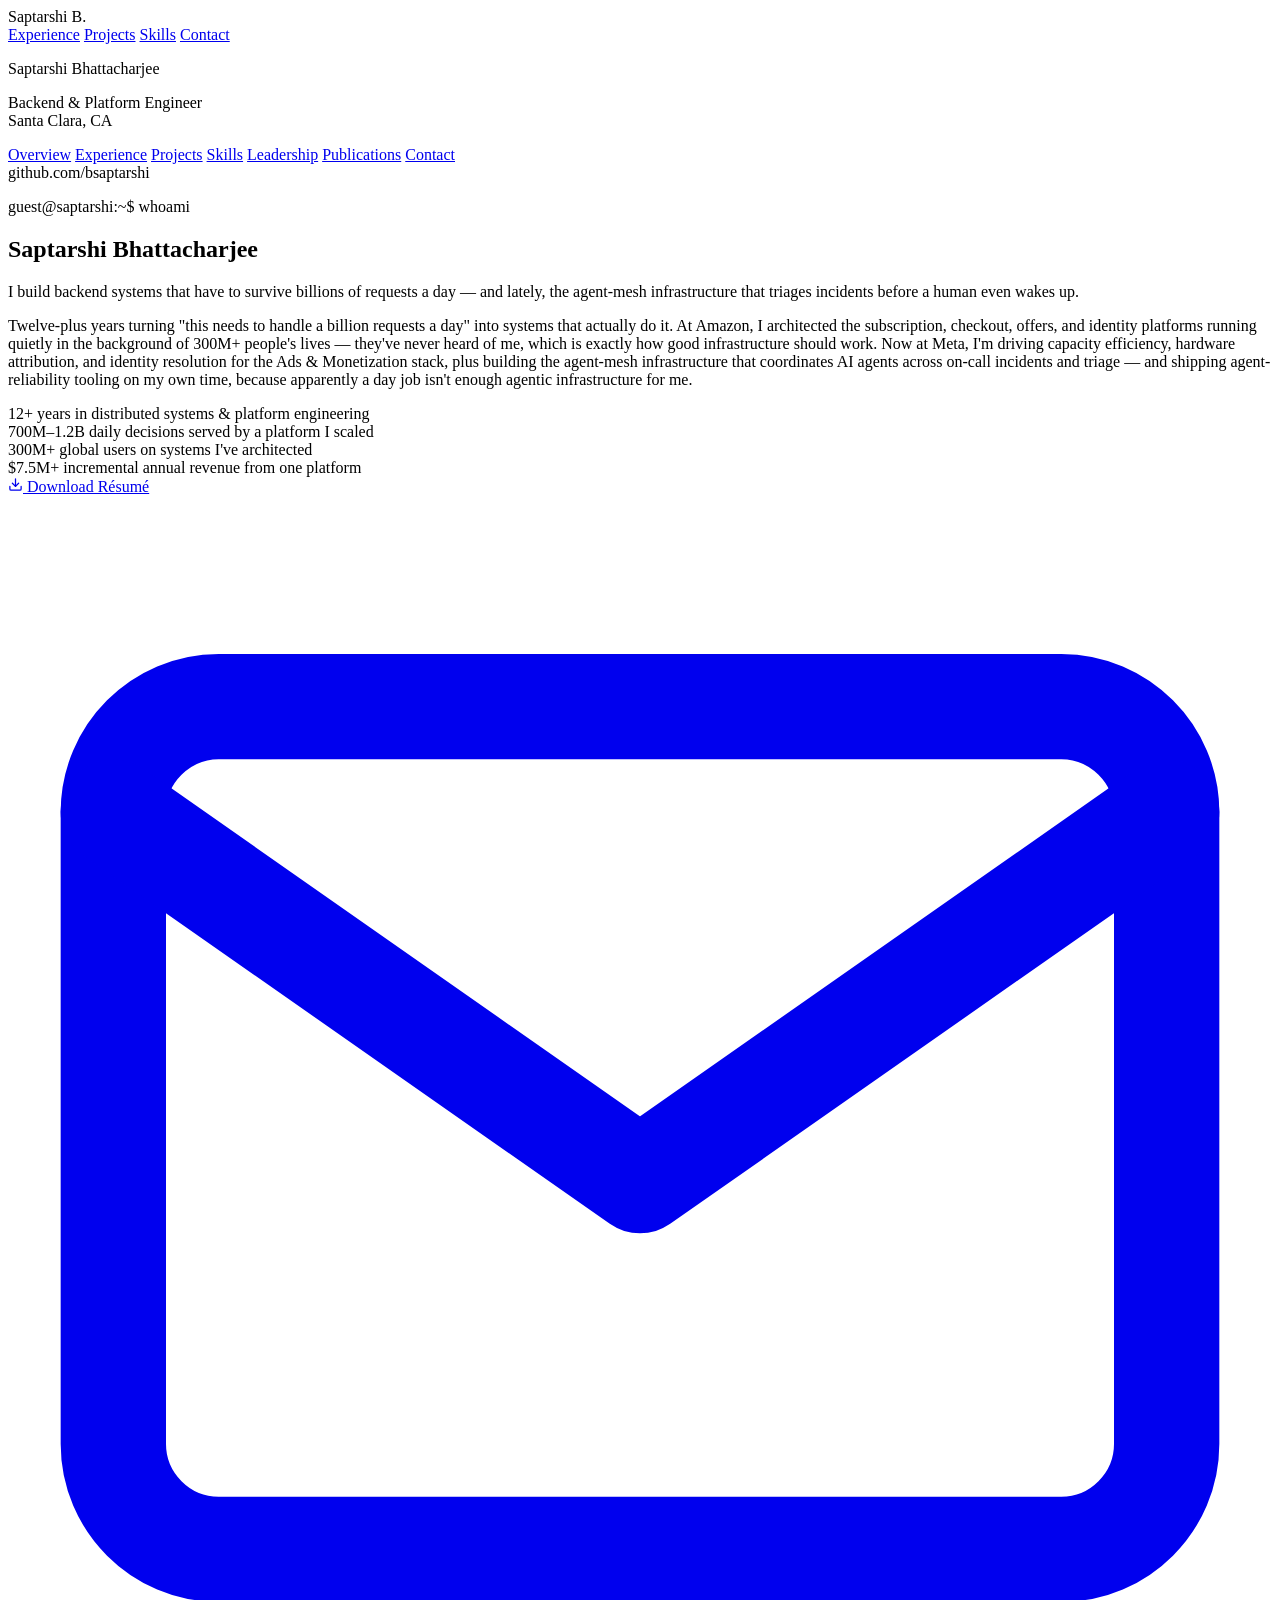
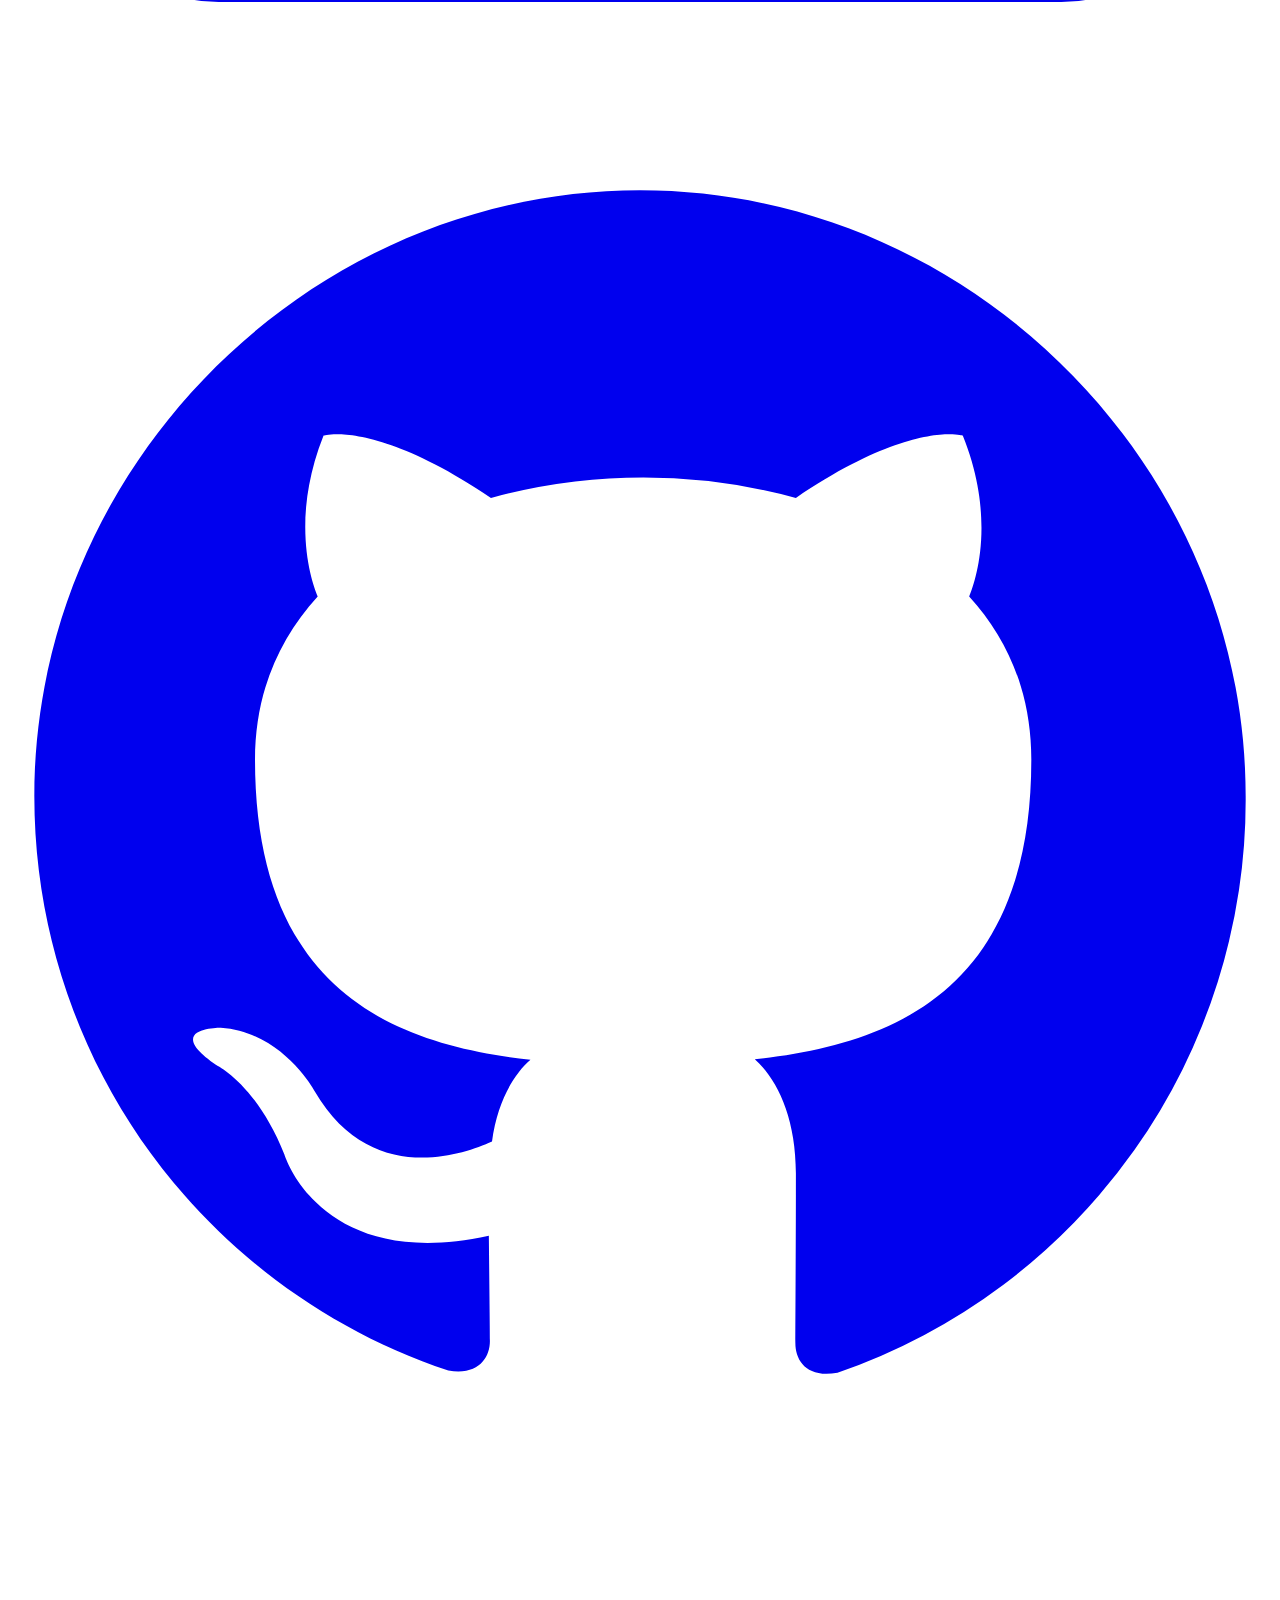
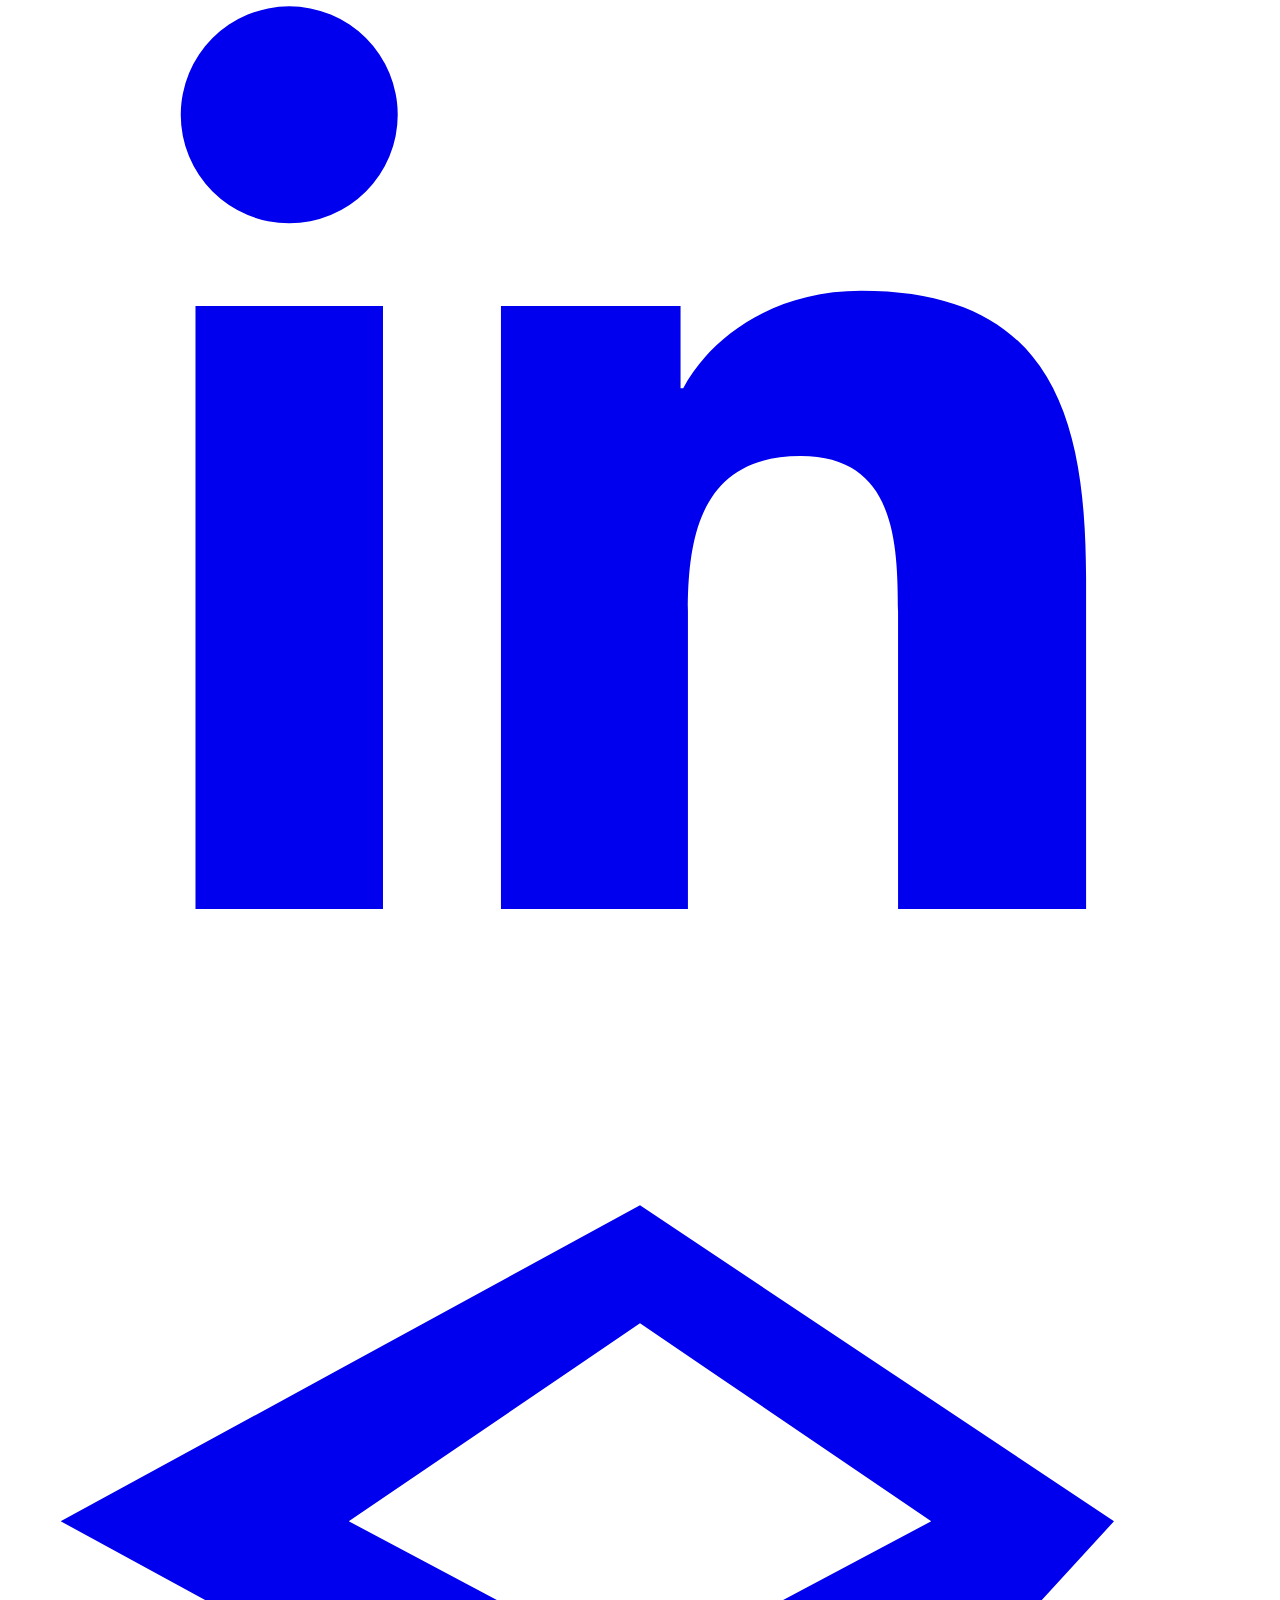
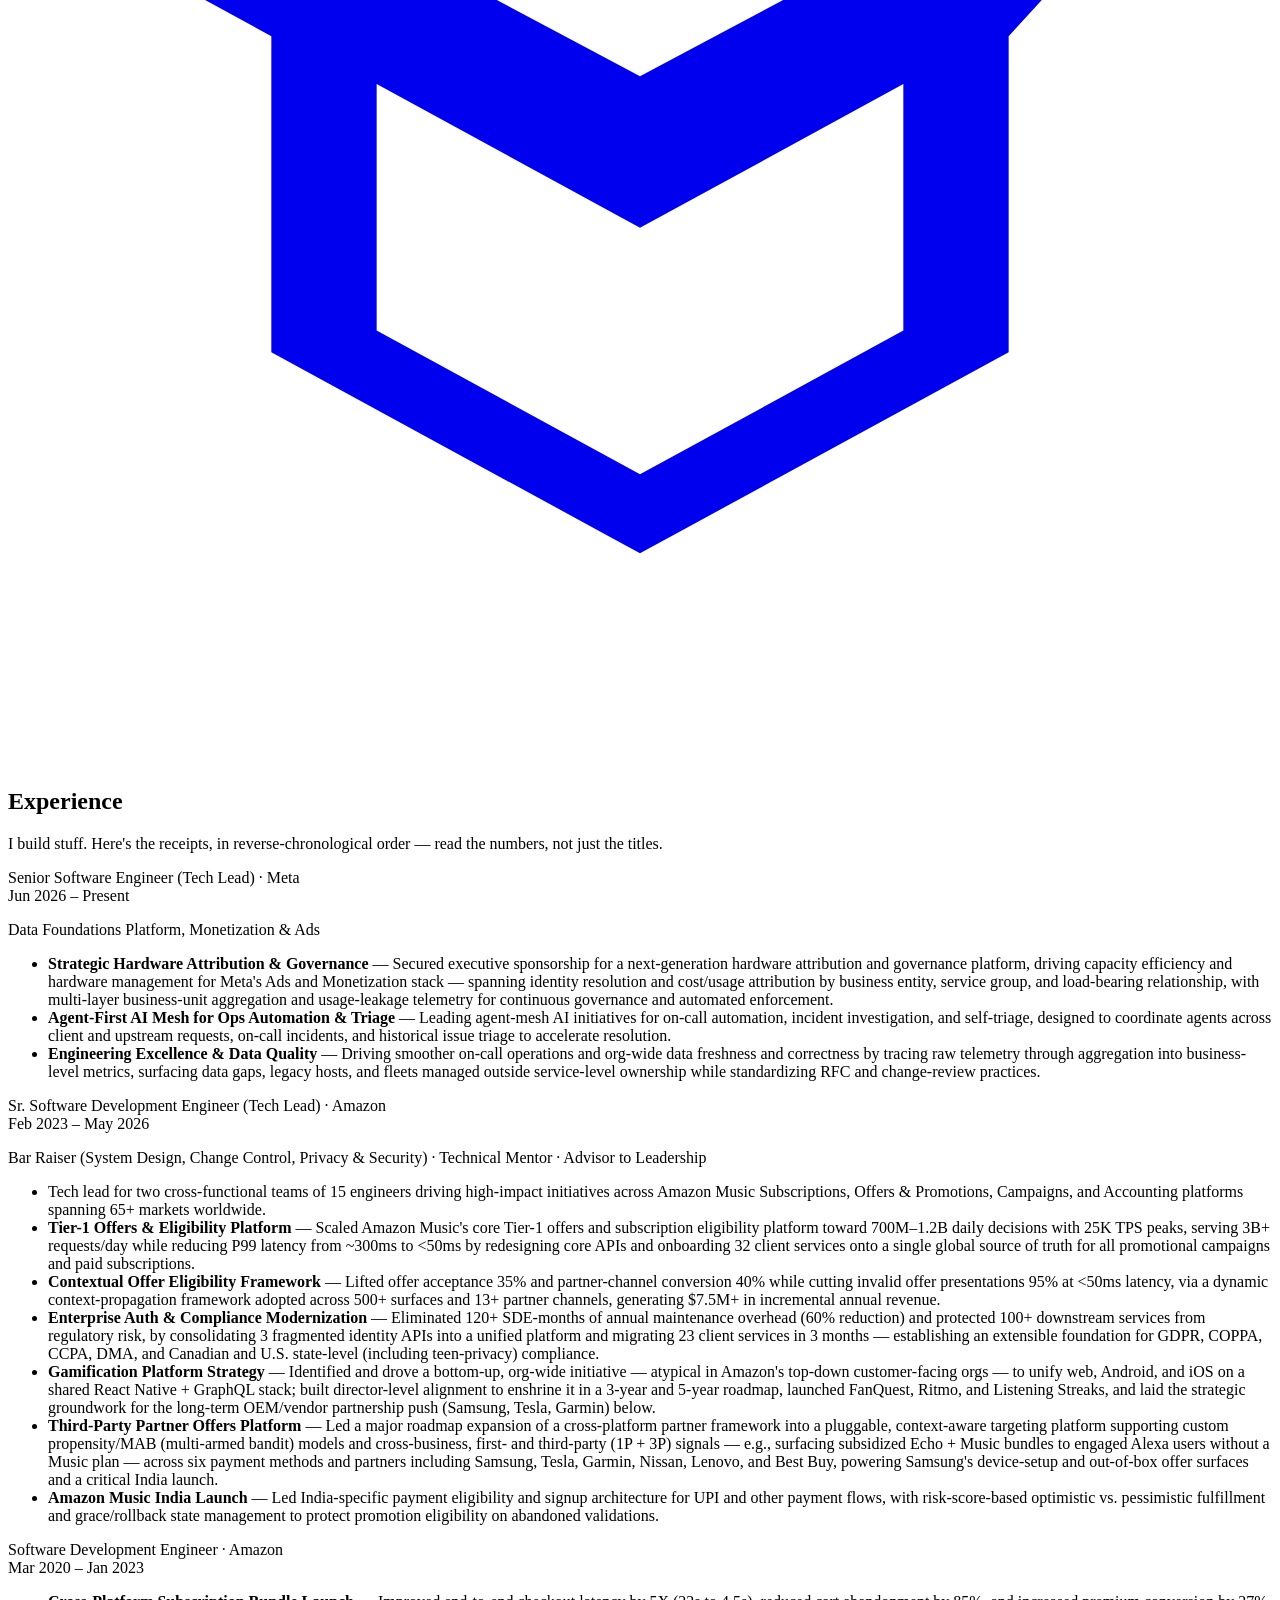
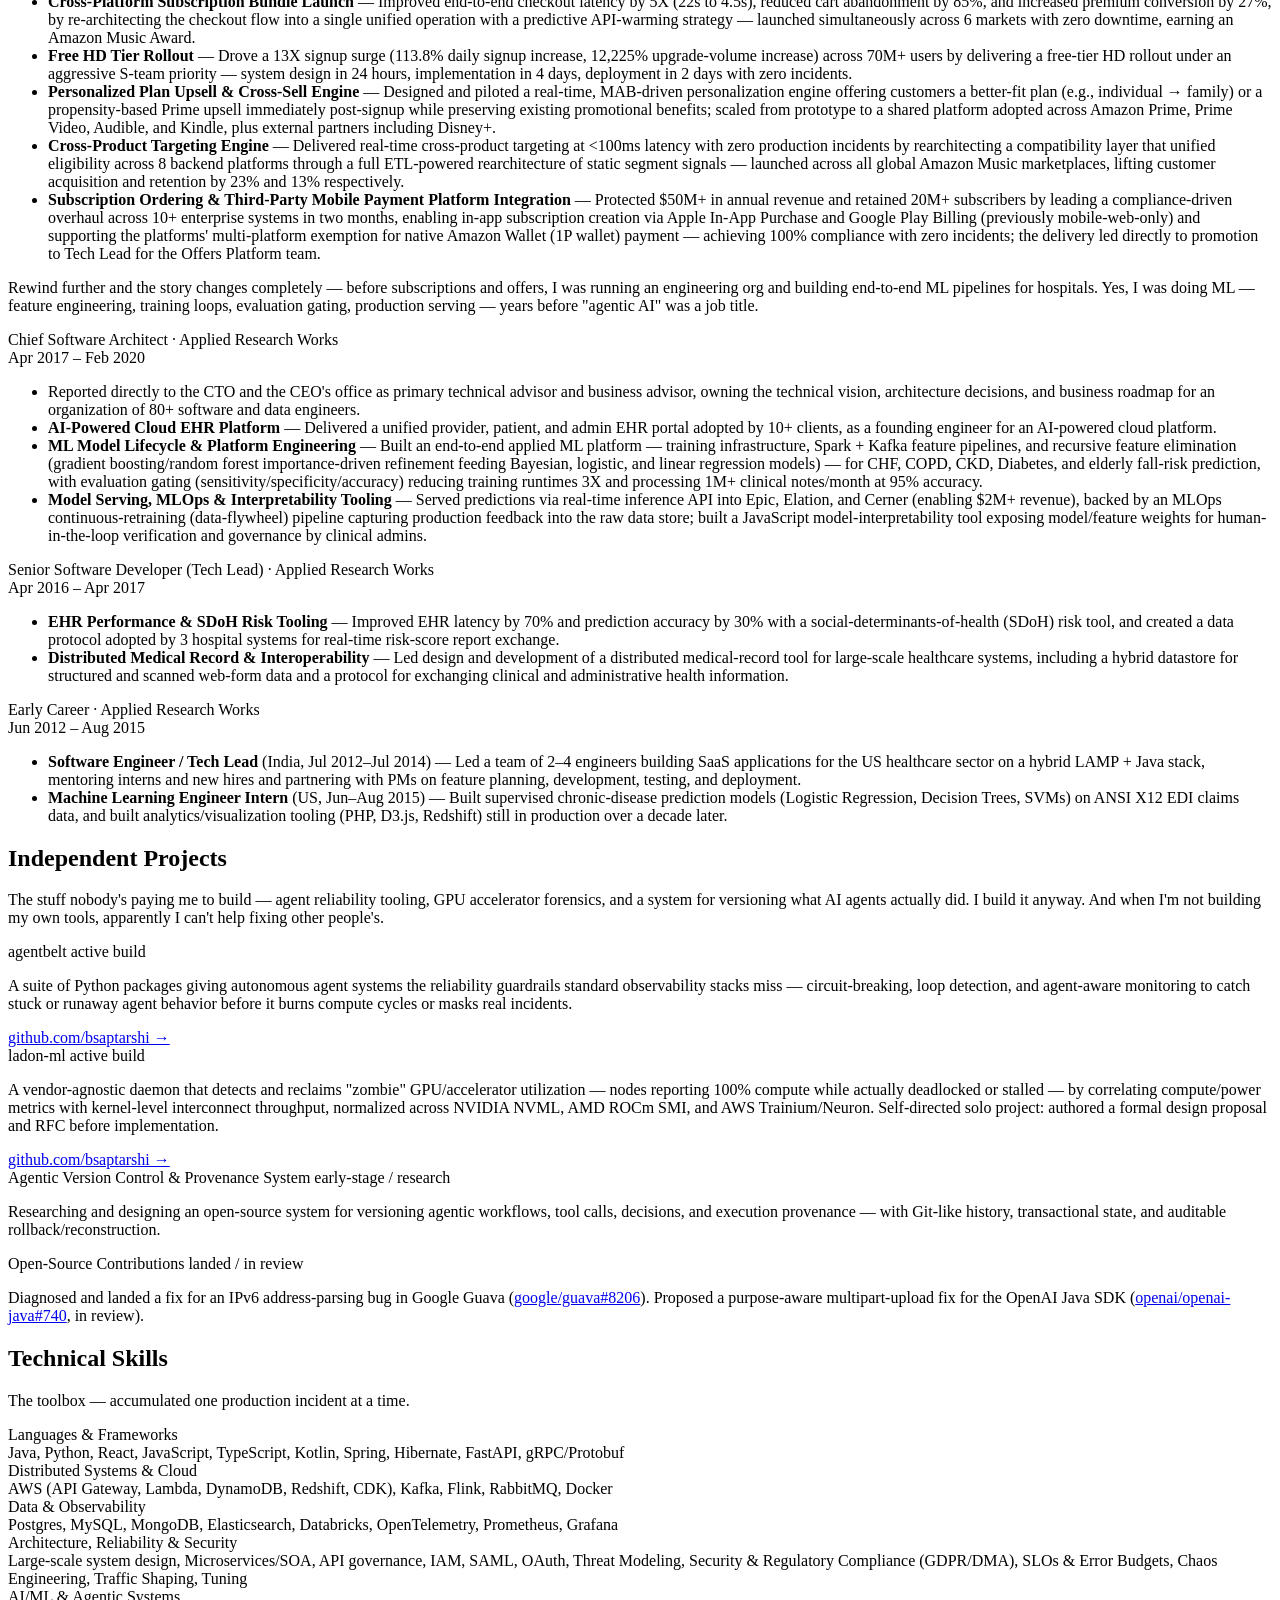
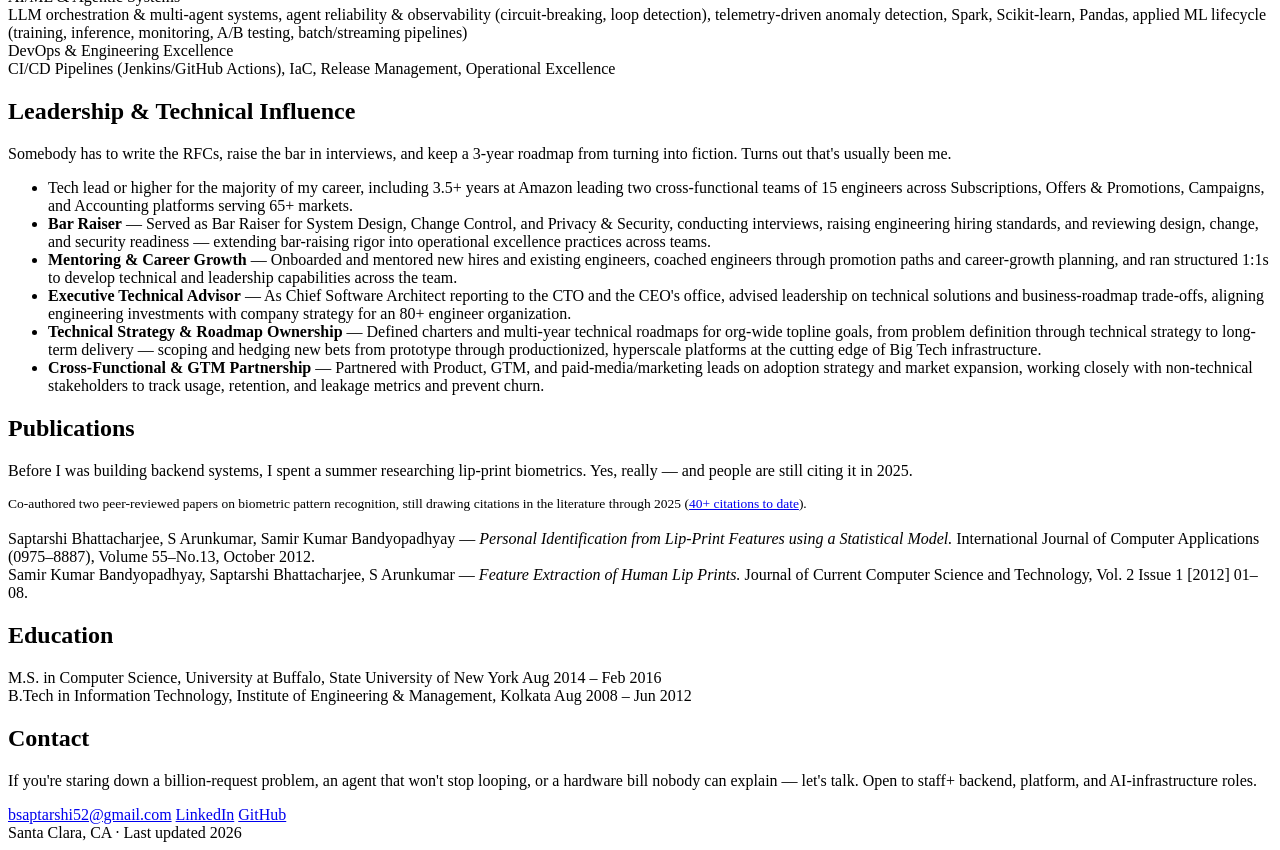
==== index.html @ 36719f60 "feat: add website content" ====
<!doctype html>
<html lang="en">
<head>
<meta charset="UTF-8">
<meta name="viewport" content="width=device-width, initial-scale=1">
<title>Saptarshi Bhattacharjee — Backend & Platform Engineer</title>
<meta name="description" content="Backend & Platform Engineer, 12+ years building billion-request distributed systems at Meta and Amazon. Currently working on capacity attribution, hardware efficiency, and agentic AI infrastructure.">
<link rel="preconnect" href="https://fonts.googleapis.com">
<link rel="preconnect" href="https://fonts.gstatic.com" crossorigin>
<link href="https://fonts.googleapis.com/css2?family=IBM+Plex+Mono:wght@400;500;600&family=IBM+Plex+Sans:wght@400;500;600;700&display=swap" rel="stylesheet">
<link rel="stylesheet" href="style.css">
</head>
<body>
<div class="scanlines" aria-hidden="true"></div>

<div class="mobile-topbar">
  <span class="name">Saptarshi B.</span>
  <nav>
    <a href="#experience">Experience</a>
    <a href="#projects">Projects</a>
    <a href="#skills">Skills</a>
    <a href="#contact">Contact</a>
  </nav>
</div>

<div class="shell">
  <aside class="sidebar">
    <div class="sidebar-top">
      <p class="name">Saptarshi Bhattacharjee</p>
      <p class="role">Backend &amp; Platform Engineer<br>Santa Clara, CA</p>
      <nav class="nav" id="nav">
        <a href="#overview">Overview</a>
        <a href="#experience">Experience</a>
        <a href="#projects">Projects</a>
        <a href="#skills">Skills</a>
        <a href="#leadership">Leadership</a>
        <a href="#publications">Publications</a>
        <a href="#contact">Contact</a>
      </nav>
    </div>
    <div class="sidebar-bottom">
      github.com/bsaptarshi
    </div>
  </aside>

  <main class="main">
    <div class="content-col">

      <section id="overview" class="hero">
        <p class="boot-line">guest@saptarshi:~$ whoami<span class="cursor">&nbsp;</span></p>
        <h1>Saptarshi Bhattacharjee</h1>
        <p class="tagline">I build backend systems that have to survive billions of requests a day — and lately, the agent-mesh infrastructure that triages incidents before a human even wakes up.</p>
        <p class="mission">
          Twelve-plus years turning "this needs to handle a billion requests a day" into systems that
          actually do it. At Amazon, I architected the subscription, checkout, offers, and identity
          platforms running quietly in the background of 300M+ people's lives — they've never heard of
          me, which is exactly how good infrastructure should work. Now at Meta, I'm driving capacity
          efficiency, hardware attribution, and identity resolution for the Ads &amp; Monetization stack,
          plus building the agent-mesh infrastructure that coordinates AI agents across on-call incidents
          and triage — and shipping agent-reliability tooling on my own time, because apparently a day
          job isn't enough agentic infrastructure for me.
        </p>

        <div class="stat-row">
          <div class="stat">
            <span class="num">12+</span>
            <span class="label">years in distributed systems &amp; platform engineering</span>
          </div>
          <div class="stat">
            <span class="num">700M–1.2B</span>
            <span class="label">daily decisions served by a platform I scaled</span>
          </div>
          <div class="stat">
            <span class="num">300M+</span>
            <span class="label">global users on systems I've architected</span>
          </div>
          <div class="stat">
            <span class="num">$7.5M+</span>
            <span class="label">incremental annual revenue from one platform</span>
          </div>
        </div>

        <div class="cta-row">
          <a class="btn-resume" href="resume.pdf" target="_blank" rel="noopener" download>
            <svg viewBox="0 0 24 24" fill="none" stroke="currentColor" stroke-width="2" stroke-linecap="round" stroke-linejoin="round" width="15" height="15"><path d="M21 15v4a2 2 0 0 1-2 2H5a2 2 0 0 1-2-2v-4"></path><polyline points="7 10 12 15 17 10"></polyline><line x1="12" y1="15" x2="12" y2="3"></line></svg>
            Download Résumé
          </a>
          <div class="social-row">
            <a href="mailto:bsaptarshi52@gmail.com" aria-label="Email" title="Email">
              <svg viewBox="0 0 24 24" fill="none" stroke="currentColor" stroke-width="2" stroke-linecap="round" stroke-linejoin="round"><path d="M4 4h16c1.1 0 2 .9 2 2v12c0 1.1-.9 2-2 2H4c-1.1 0-2-.9-2-2V6c0-1.1.9-2 2-2z"></path><polyline points="22,6 12,13 2,6"></polyline></svg>
            </a>
            <a href="https://github.com/bsaptarshi" target="_blank" rel="noopener" aria-label="GitHub" title="GitHub">
              <svg viewBox="0 0 24 24" fill="currentColor"><path d="M12 .5C5.73.5.5 5.73.5 12c0 5.08 3.29 9.39 7.86 10.91.58.1.79-.25.79-.56 0-.28-.01-1.02-.02-2-3.2.7-3.88-1.54-3.88-1.54-.53-1.34-1.29-1.7-1.29-1.7-1.05-.72.08-.71.08-.71 1.17.08 1.78 1.2 1.78 1.2 1.03 1.77 2.71 1.26 3.37.96.1-.75.4-1.26.73-1.55-2.55-.29-5.23-1.28-5.23-5.7 0-1.26.45-2.29 1.19-3.1-.12-.29-.52-1.46.11-3.05 0 0 .97-.31 3.18 1.18a11 11 0 0 1 5.79 0c2.2-1.49 3.17-1.18 3.17-1.18.64 1.59.24 2.76.12 3.05.74.81 1.18 1.84 1.18 3.1 0 4.43-2.69 5.41-5.25 5.69.41.36.78 1.08.78 2.17 0 1.57-.01 2.83-.01 3.22 0 .32.21.67.8.56A11.5 11.5 0 0 0 23.5 12C23.5 5.73 18.27.5 12 .5z"></path></svg>
            </a>
            <a href="https://linkedin.com/in/bsaptarshi" target="_blank" rel="noopener" aria-label="LinkedIn" title="LinkedIn">
              <svg viewBox="0 0 24 24" fill="currentColor"><path d="M20.45 20.45h-3.55v-5.57c0-1.33-.02-3.03-1.85-3.03-1.85 0-2.14 1.45-2.14 2.94v5.66H9.36V9h3.41v1.56h.05c.48-.9 1.64-1.85 3.38-1.85 3.6 0 4.27 2.37 4.27 5.46v6.28zM5.34 7.43a2.06 2.06 0 1 1 0-4.12 2.06 2.06 0 0 1 0 4.12zM7.12 20.45H3.56V9h3.56v11.45z"></path></svg>
            </a>
            <a href="https://scholar.google.com/citations?user=nV_PZyQAAAAJ&hl=en" target="_blank" rel="noopener" aria-label="Google Scholar" title="Google Scholar">
              <svg viewBox="0 0 24 24" fill="currentColor"><path d="M12 2L1 8l4 2.18v6L12 20l7-3.82v-6L21 8 12 2zm0 2.24L17.53 8 12 10.94 6.47 8 12 4.24zM7 11.09l5 2.73v4.68l-5-2.73v-4.68zm10 4.68l-5 2.73v-4.68l5-2.73v4.68z"></path></svg>
            </a>
          </div>
        </div>
      </section>

      <section id="experience">
        <h2>Experience</h2>
        <p class="section-intro">I build stuff. Here's the receipts, in reverse-chronological order — read the numbers, not just the titles.</p>
        <div class="timeline">

          <div class="role">
            <div class="role-head">
              <div><span class="role-title">Senior Software Engineer (Tech Lead)</span> · <span class="role-org">Meta</span></div>
              <div class="role-dates">Jun 2026 – Present</div>
            </div>
            <p class="role-sub">Data Foundations Platform, Monetization &amp; Ads</p>
            <ul>
              <li><b>Strategic Hardware Attribution &amp; Governance</b> — Secured executive sponsorship for a next-generation hardware attribution and governance platform, driving capacity efficiency and hardware management for Meta's Ads and Monetization stack — spanning identity resolution and cost/usage attribution by business entity, service group, and load-bearing relationship, with multi-layer business-unit aggregation and usage-leakage telemetry for continuous governance and automated enforcement.</li>
              <li><b>Agent-First AI Mesh for Ops Automation &amp; Triage</b> — Leading agent-mesh AI initiatives for on-call automation, incident investigation, and self-triage, designed to coordinate agents across client and upstream requests, on-call incidents, and historical issue triage to accelerate resolution.</li>
              <li><b>Engineering Excellence &amp; Data Quality</b> — Driving smoother on-call operations and org-wide data freshness and correctness by tracing raw telemetry through aggregation into business-level metrics, surfacing data gaps, legacy hosts, and fleets managed outside service-level ownership while standardizing RFC and change-review practices.</li>
            </ul>
          </div>

          <div class="role">
            <div class="role-head">
              <div><span class="role-title">Sr. Software Development Engineer (Tech Lead)</span> · <span class="role-org">Amazon</span></div>
              <div class="role-dates">Feb 2023 – May 2026</div>
            </div>
            <p class="role-sub">Bar Raiser (System Design, Change Control, Privacy &amp; Security) · Technical Mentor · Advisor to Leadership</p>
            <ul>
              <li>Tech lead for two cross-functional teams of 15 engineers driving high-impact initiatives across Amazon Music Subscriptions, Offers &amp; Promotions, Campaigns, and Accounting platforms spanning <span class="metric">65+</span> markets worldwide.</li>
              <li><b>Tier-1 Offers &amp; Eligibility Platform</b> — Scaled Amazon Music's core Tier-1 offers and subscription eligibility platform toward <span class="metric">700M–1.2B</span> daily decisions with <span class="metric">25K TPS</span> peaks, serving <span class="metric">3B+</span> requests/day while reducing P99 latency from ~300ms to <span class="metric">&lt;50ms</span> by redesigning core APIs and onboarding 32 client services onto a single global source of truth for all promotional campaigns and paid subscriptions.</li>
              <li><b>Contextual Offer Eligibility Framework</b> — Lifted offer acceptance <span class="metric">35%</span> and partner-channel conversion <span class="metric">40%</span> while cutting invalid offer presentations <span class="metric">95%</span> at &lt;50ms latency, via a dynamic context-propagation framework adopted across 500+ surfaces and 13+ partner channels, generating <span class="metric">$7.5M+</span> in incremental annual revenue.</li>
              <li><b>Enterprise Auth &amp; Compliance Modernization</b> — Eliminated <span class="metric">120+ SDE-months</span> of annual maintenance overhead (60% reduction) and protected 100+ downstream services from regulatory risk, by consolidating 3 fragmented identity APIs into a unified platform and migrating 23 client services in 3 months — establishing an extensible foundation for GDPR, COPPA, CCPA, DMA, and Canadian and U.S. state-level (including teen-privacy) compliance.</li>
              <li><b>Gamification Platform Strategy</b> — Identified and drove a bottom-up, org-wide initiative — atypical in Amazon's top-down customer-facing orgs — to unify web, Android, and iOS on a shared React Native + GraphQL stack; built director-level alignment to enshrine it in a 3-year and 5-year roadmap, launched FanQuest, Ritmo, and Listening Streaks, and laid the strategic groundwork for the long-term OEM/vendor partnership push (Samsung, Tesla, Garmin) below.</li>
              <li><b>Third-Party Partner Offers Platform</b> — Led a major roadmap expansion of a cross-platform partner framework into a pluggable, context-aware targeting platform supporting custom propensity/MAB (multi-armed bandit) models and cross-business, first- and third-party (1P + 3P) signals — e.g., surfacing subsidized Echo + Music bundles to engaged Alexa users without a Music plan — across six payment methods and partners including Samsung, Tesla, Garmin, Nissan, Lenovo, and Best Buy, powering Samsung's device-setup and out-of-box offer surfaces and a critical India launch.</li>
              <li><b>Amazon Music India Launch</b> — Led India-specific payment eligibility and signup architecture for UPI and other payment flows, with risk-score-based optimistic vs. pessimistic fulfillment and grace/rollback state management to protect promotion eligibility on abandoned validations.</li>
            </ul>
          </div>

          <div class="role">
            <div class="role-head">
              <div><span class="role-title">Software Development Engineer</span> · <span class="role-org">Amazon</span></div>
              <div class="role-dates">Mar 2020 – Jan 2023</div>
            </div>
            <ul>
              <li><b>Cross-Platform Subscription Bundle Launch</b> — Improved end-to-end checkout latency by <span class="metric">5X</span> (22s to 4.5s), reduced cart abandonment by <span class="metric">85%</span>, and increased premium conversion by <span class="metric">27%</span>, by re-architecting the checkout flow into a single unified operation with a predictive API-warming strategy — launched simultaneously across 6 markets with zero downtime, earning an Amazon Music Award.</li>
              <li><b>Free HD Tier Rollout</b> — Drove a <span class="metric">13X</span> signup surge (113.8% daily signup increase, 12,225% upgrade-volume increase) across 70M+ users by delivering a free-tier HD rollout under an aggressive S-team priority — system design in 24 hours, implementation in 4 days, deployment in 2 days with zero incidents.</li>
              <li><b>Personalized Plan Upsell &amp; Cross-Sell Engine</b> — Designed and piloted a real-time, MAB-driven personalization engine offering customers a better-fit plan (e.g., individual → family) or a propensity-based Prime upsell immediately post-signup while preserving existing promotional benefits; scaled from prototype to a shared platform adopted across Amazon Prime, Prime Video, Audible, and Kindle, plus external partners including Disney+.</li>
              <li><b>Cross-Product Targeting Engine</b> — Delivered real-time cross-product targeting at &lt;100ms latency with zero production incidents by rearchitecting a compatibility layer that unified eligibility across 8 backend platforms through a full ETL-powered rearchitecture of static segment signals — launched across all global Amazon Music marketplaces, lifting customer acquisition and retention by <span class="metric">23%</span> and <span class="metric">13%</span> respectively.</li>
              <li><b>Subscription Ordering &amp; Third-Party Mobile Payment Platform Integration</b> — Protected <span class="metric">$50M+</span> in annual revenue and retained <span class="metric">20M+</span> subscribers by leading a compliance-driven overhaul across 10+ enterprise systems in two months, enabling in-app subscription creation via Apple In-App Purchase and Google Play Billing (previously mobile-web-only) and supporting the platforms' multi-platform exemption for native Amazon Wallet (1P wallet) payment — achieving 100% compliance with zero incidents; the delivery led directly to promotion to Tech Lead for the Offers Platform team.</li>
            </ul>
          </div>

          <p class="chapter-break">Rewind further and the story changes completely — before subscriptions and offers, I was running an engineering org and building end-to-end ML pipelines for hospitals. Yes, I was doing ML — feature engineering, training loops, evaluation gating, production serving — years before "agentic AI" was a job title.</p>

          <div class="role">
            <div class="role-head">
              <div><span class="role-title">Chief Software Architect</span> · <span class="role-org">Applied Research Works</span></div>
              <div class="role-dates">Apr 2017 – Feb 2020</div>
            </div>
            <ul>
              <li>Reported directly to the CTO and the CEO's office as primary technical advisor and business advisor, owning the technical vision, architecture decisions, and business roadmap for an organization of 80+ software and data engineers.</li>
              <li><b>AI-Powered Cloud EHR Platform</b> — Delivered a unified provider, patient, and admin EHR portal adopted by 10+ clients, as a founding engineer for an AI-powered cloud platform.</li>
              <li><b>ML Model Lifecycle &amp; Platform Engineering</b> — Built an end-to-end applied ML platform — training infrastructure, Spark + Kafka feature pipelines, and recursive feature elimination (gradient boosting/random forest importance-driven refinement feeding Bayesian, logistic, and linear regression models) — for CHF, COPD, CKD, Diabetes, and elderly fall-risk prediction, with evaluation gating (sensitivity/specificity/accuracy) reducing training runtimes <span class="metric">3X</span> and processing <span class="metric">1M+</span> clinical notes/month at 95% accuracy.</li>
              <li><b>Model Serving, MLOps &amp; Interpretability Tooling</b> — Served predictions via real-time inference API into Epic, Elation, and Cerner (enabling <span class="metric">$2M+</span> revenue), backed by an MLOps continuous-retraining (data-flywheel) pipeline capturing production feedback into the raw data store; built a JavaScript model-interpretability tool exposing model/feature weights for human-in-the-loop verification and governance by clinical admins.</li>
            </ul>
          </div>

          <div class="role">
            <div class="role-head">
              <div><span class="role-title">Senior Software Developer (Tech Lead)</span> · <span class="role-org">Applied Research Works</span></div>
              <div class="role-dates">Apr 2016 – Apr 2017</div>
            </div>
            <ul>
              <li><b>EHR Performance &amp; SDoH Risk Tooling</b> — Improved EHR latency by 70% and prediction accuracy by 30% with a social-determinants-of-health (SDoH) risk tool, and created a data protocol adopted by 3 hospital systems for real-time risk-score report exchange.</li>
              <li><b>Distributed Medical Record &amp; Interoperability</b> — Led design and development of a distributed medical-record tool for large-scale healthcare systems, including a hybrid datastore for structured and scanned web-form data and a protocol for exchanging clinical and administrative health information.</li>
            </ul>
          </div>

          <div class="role">
            <div class="role-head">
              <div><span class="role-title">Early Career</span> · <span class="role-org">Applied Research Works</span></div>
              <div class="role-dates">Jun 2012 – Aug 2015</div>
            </div>
            <ul>
              <li><b>Software Engineer / Tech Lead</b> (India, Jul 2012–Jul 2014) — Led a team of 2–4 engineers building SaaS applications for the US healthcare sector on a hybrid LAMP + Java stack, mentoring interns and new hires and partnering with PMs on feature planning, development, testing, and deployment.</li>
              <li><b>Machine Learning Engineer Intern</b> (US, Jun–Aug 2015) — Built supervised chronic-disease prediction models (Logistic Regression, Decision Trees, SVMs) on ANSI X12 EDI claims data, and built analytics/visualization tooling (PHP, D3.js, Redshift) still in production over a decade later.</li>
            </ul>
          </div>

        </div>
      </section>

      <section id="projects">
        <h2>Independent Projects</h2>
        <p class="section-intro">The stuff nobody's paying me to build — agent reliability tooling, GPU accelerator forensics, and a system for versioning what AI agents actually did. I build it anyway. And when I'm not building my own tools, apparently I can't help fixing other people's.</p>
        <div class="project-grid">

          <div class="project">
            <div class="project-head">
              <span class="project-name">agentbelt</span>
              <span class="project-tag">active build</span>
            </div>
            <p>A suite of Python packages giving autonomous agent systems the reliability guardrails standard observability stacks miss — circuit-breaking, loop detection, and agent-aware monitoring to catch stuck or runaway agent behavior before it burns compute cycles or masks real incidents.</p>
            <a class="repo-link" href="https://github.com/bsaptarshi" target="_blank" rel="noopener">github.com/bsaptarshi →</a>
          </div>

          <div class="project">
            <div class="project-head">
              <span class="project-name">ladon-ml</span>
              <span class="project-tag">active build</span>
            </div>
            <p>A vendor-agnostic daemon that detects and reclaims "zombie" GPU/accelerator utilization — nodes reporting 100% compute while actually deadlocked or stalled — by correlating compute/power metrics with kernel-level interconnect throughput, normalized across NVIDIA NVML, AMD ROCm SMI, and AWS Trainium/Neuron. Self-directed solo project: authored a formal design proposal and RFC before implementation.</p>
            <a class="repo-link" href="https://github.com/bsaptarshi" target="_blank" rel="noopener">github.com/bsaptarshi →</a>
          </div>

          <div class="project">
            <div class="project-head">
              <span class="project-name">Agentic Version Control &amp; Provenance System</span>
              <span class="project-tag">early-stage / research</span>
            </div>
            <p>Researching and designing an open-source system for versioning agentic workflows, tool calls, decisions, and execution provenance — with Git-like history, transactional state, and auditable rollback/reconstruction.</p>
          </div>

          <div class="project">
            <div class="project-head">
              <span class="project-name">Open-Source Contributions</span>
              <span class="project-tag">landed / in review</span>
            </div>
            <p>Diagnosed and landed a fix for an IPv6 address-parsing bug in Google Guava (<a href="https://github.com/google/guava/pull/8206" target="_blank" rel="noopener">google/guava#8206</a>). Proposed a purpose-aware multipart-upload fix for the OpenAI Java SDK (<a href="https://github.com/openai/openai-java/pull/740" target="_blank" rel="noopener">openai/openai-java#740</a>, in review).</p>
          </div>

        </div>
      </section>

      <section id="skills">
        <h2>Technical Skills</h2>
        <p class="section-intro">The toolbox — accumulated one production incident at a time.</p>
        <div class="skills-grid">
          <div class="skill-row">
            <div class="skill-cat">Languages &amp; Frameworks</div>
            <div class="skill-vals">Java, Python, React, JavaScript, TypeScript, Kotlin, Spring, Hibernate, FastAPI, gRPC/Protobuf</div>
          </div>
          <div class="skill-row">
            <div class="skill-cat">Distributed Systems &amp; Cloud</div>
            <div class="skill-vals">AWS (API Gateway, Lambda, DynamoDB, Redshift, CDK), Kafka, Flink, RabbitMQ, Docker</div>
          </div>
          <div class="skill-row">
            <div class="skill-cat">Data &amp; Observability</div>
            <div class="skill-vals">Postgres, MySQL, MongoDB, Elasticsearch, Databricks, OpenTelemetry, Prometheus, Grafana</div>
          </div>
          <div class="skill-row">
            <div class="skill-cat">Architecture, Reliability &amp; Security</div>
            <div class="skill-vals">Large-scale system design, Microservices/SOA, API governance, IAM, SAML, OAuth, Threat Modeling, Security &amp; Regulatory Compliance (GDPR/DMA), SLOs &amp; Error Budgets, Chaos Engineering, Traffic Shaping, Tuning</div>
          </div>
          <div class="skill-row">
            <div class="skill-cat">AI/ML &amp; Agentic Systems</div>
            <div class="skill-vals">LLM orchestration &amp; multi-agent systems, agent reliability &amp; observability (circuit-breaking, loop detection), telemetry-driven anomaly detection, Spark, Scikit-learn, Pandas, applied ML lifecycle (training, inference, monitoring, A/B testing, batch/streaming pipelines)</div>
          </div>
          <div class="skill-row">
            <div class="skill-cat">DevOps &amp; Engineering Excellence</div>
            <div class="skill-vals">CI/CD Pipelines (Jenkins/GitHub Actions), IaC, Release Management, Operational Excellence</div>
          </div>
        </div>
      </section>

      <section id="leadership">
        <h2>Leadership &amp; Technical Influence</h2>
        <p class="section-intro">Somebody has to write the RFCs, raise the bar in interviews, and keep a 3-year roadmap from turning into fiction. Turns out that's usually been me.</p>
        <ul class="leadership-list">
          <li>Tech lead or higher for the majority of my career, including 3.5+ years at Amazon leading two cross-functional teams of 15 engineers across Subscriptions, Offers &amp; Promotions, Campaigns, and Accounting platforms serving 65+ markets.</li>
          <li><b>Bar Raiser</b> — Served as Bar Raiser for System Design, Change Control, and Privacy &amp; Security, conducting interviews, raising engineering hiring standards, and reviewing design, change, and security readiness — extending bar-raising rigor into operational excellence practices across teams.</li>
          <li><b>Mentoring &amp; Career Growth</b> — Onboarded and mentored new hires and existing engineers, coached engineers through promotion paths and career-growth planning, and ran structured 1:1s to develop technical and leadership capabilities across the team.</li>
          <li><b>Executive Technical Advisor</b> — As Chief Software Architect reporting to the CTO and the CEO's office, advised leadership on technical solutions and business-roadmap trade-offs, aligning engineering investments with company strategy for an 80+ engineer organization.</li>
          <li><b>Technical Strategy &amp; Roadmap Ownership</b> — Defined charters and multi-year technical roadmaps for org-wide topline goals, from problem definition through technical strategy to long-term delivery — scoping and hedging new bets from prototype through productionized, hyperscale platforms at the cutting edge of Big Tech infrastructure.</li>
          <li><b>Cross-Functional &amp; GTM Partnership</b> — Partnered with Product, GTM, and paid-media/marketing leads on adoption strategy and market expansion, working closely with non-technical stakeholders to track usage, retention, and leakage metrics and prevent churn.</li>
        </ul>
      </section>

      <section id="publications">
        <h2>Publications</h2>
        <p class="section-intro">Before I was building backend systems, I spent a summer researching lip-print biometrics. Yes, really — and people are still citing it in 2025.</p>
        <p style="font-size:13.5px;color:var(--text-muted);margin:0 0 18px;">Co-authored two peer-reviewed papers on biometric pattern recognition, still drawing citations in the literature through 2025 (<a href="https://scholar.google.com/citations?user=nV_PZyQAAAAJ&hl=en" target="_blank" rel="noopener">40+ citations to date</a>).</p>
        <div class="pub">
          Saptarshi Bhattacharjee, S Arunkumar, Samir Kumar Bandyopadhyay — <i>Personal Identification from Lip-Print Features using a Statistical Model.</i> International Journal of Computer Applications (0975–8887), Volume 55–No.13, October 2012.
        </div>
        <div class="pub">
          Samir Kumar Bandyopadhyay, Saptarshi Bhattacharjee, S Arunkumar — <i>Feature Extraction of Human Lip Prints.</i> Journal of Current Computer Science and Technology, Vol. 2 Issue 1 [2012] 01–08.
        </div>
      </section>

      <section id="education">
        <h2>Education</h2>
        <div class="edu-row">
          <span>M.S. in Computer Science, University at Buffalo, State University of New York</span>
          <span class="edu-dates">Aug 2014 – Feb 2016</span>
        </div>
        <div class="edu-row">
          <span>B.Tech in Information Technology, Institute of Engineering &amp; Management, Kolkata</span>
          <span class="edu-dates">Aug 2008 – Jun 2012</span>
        </div>
      </section>

      <section id="contact">
        <h2>Contact</h2>
        <div class="contact-block">
          <p>If you're staring down a billion-request problem, an agent that won't stop looping, or a hardware bill nobody can explain — let's talk. Open to staff+ backend, platform, and AI-infrastructure roles.</p>
          <div class="contact-links">
            <a href="mailto:bsaptarshi52@gmail.com">bsaptarshi52@gmail.com</a>
            <a href="https://linkedin.com/in/bsaptarshi" target="_blank" rel="noopener">LinkedIn</a>
            <a href="https://github.com/bsaptarshi" target="_blank" rel="noopener">GitHub</a>
          </div>
        </div>
        <footer class="page-footer">
          Santa Clara, CA · Last updated 2026
        </footer>
      </section>

    </div>
  </main>
</div>

<script>
  // Highlight active section link on scroll
  const sections = document.querySelectorAll('main section[id]');
  const navLinks = document.querySelectorAll('.nav a');
  const setActive = () => {
    let current = sections[0]?.id;
    const scrollPos = window.scrollY + 120;
    sections.forEach(sec => {
      if (sec.offsetTop <= scrollPos) current = sec.id;
    });
    navLinks.forEach(link => {
      link.classList.toggle('active', link.getAttribute('href') === '#' + current);
    });
  };
  document.addEventListener('scroll', setActive, { passive: true });
  setActive();
</script>

</body>
</html>
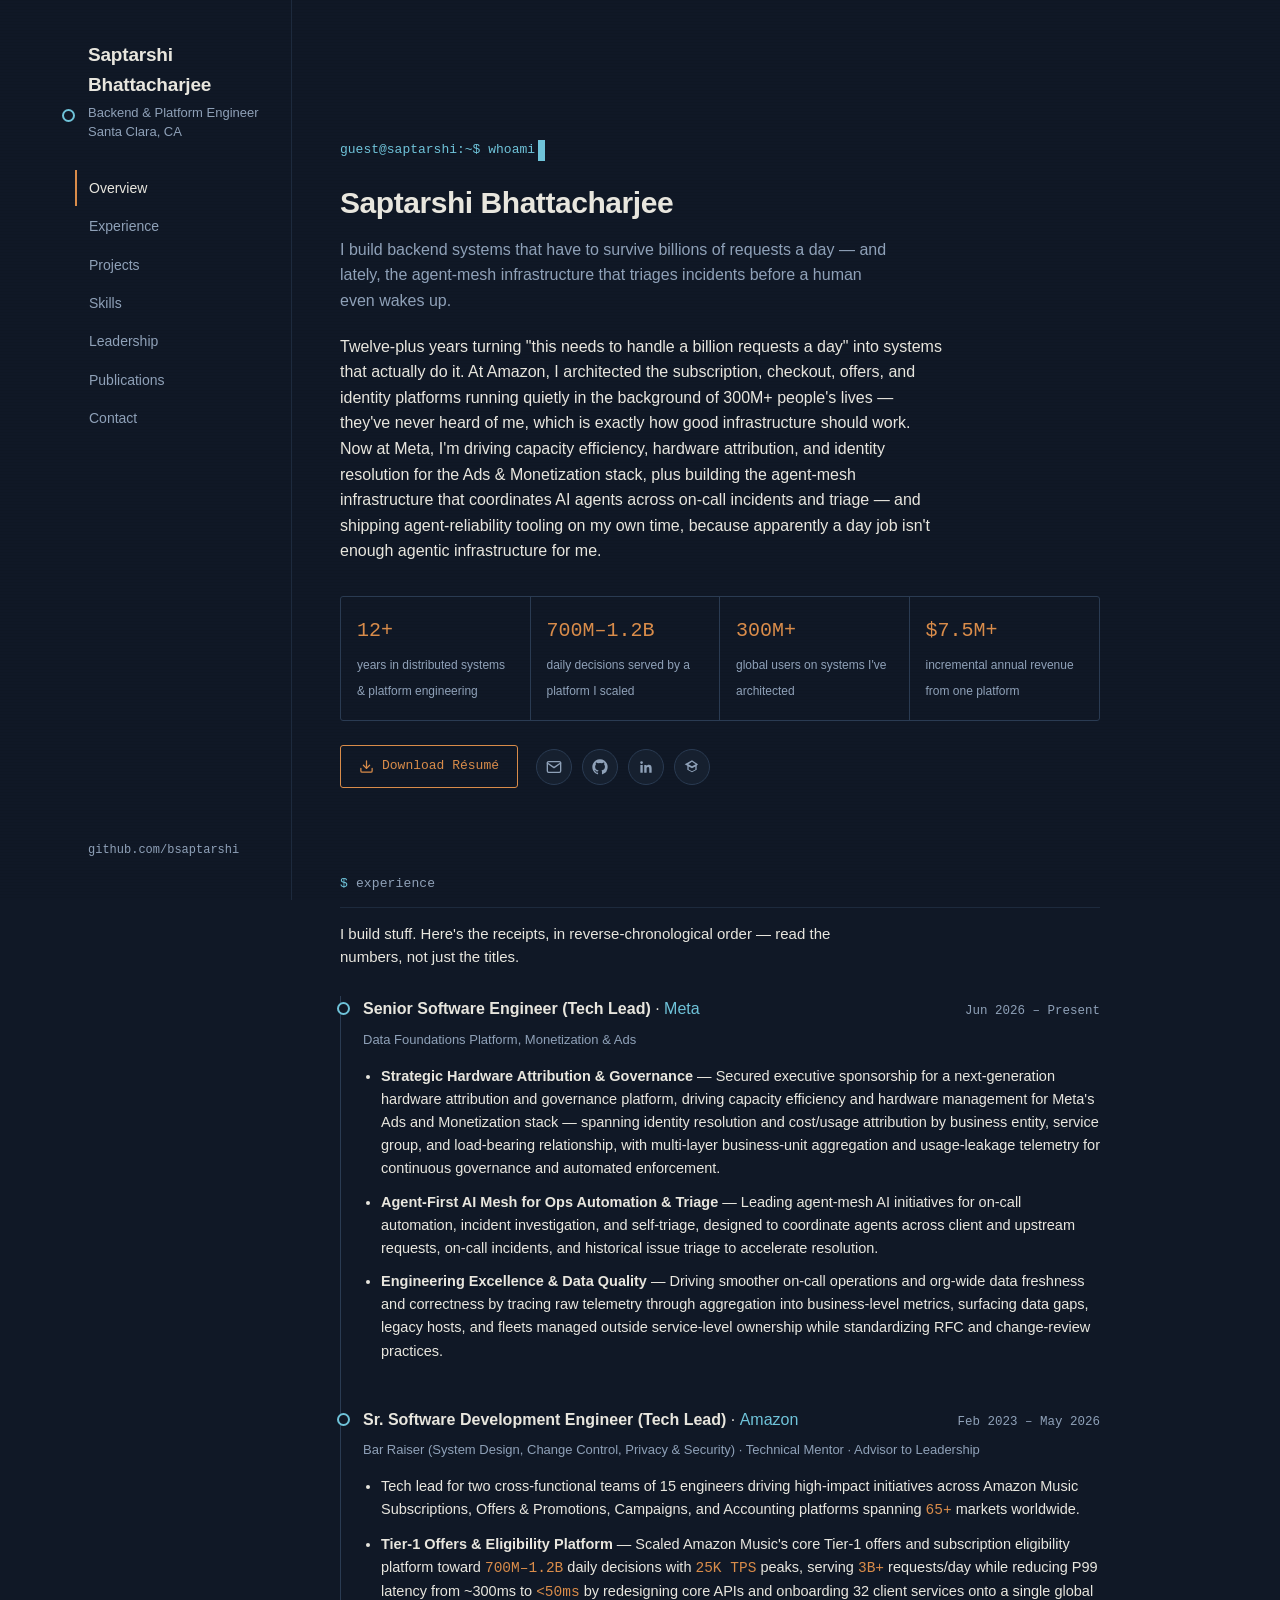
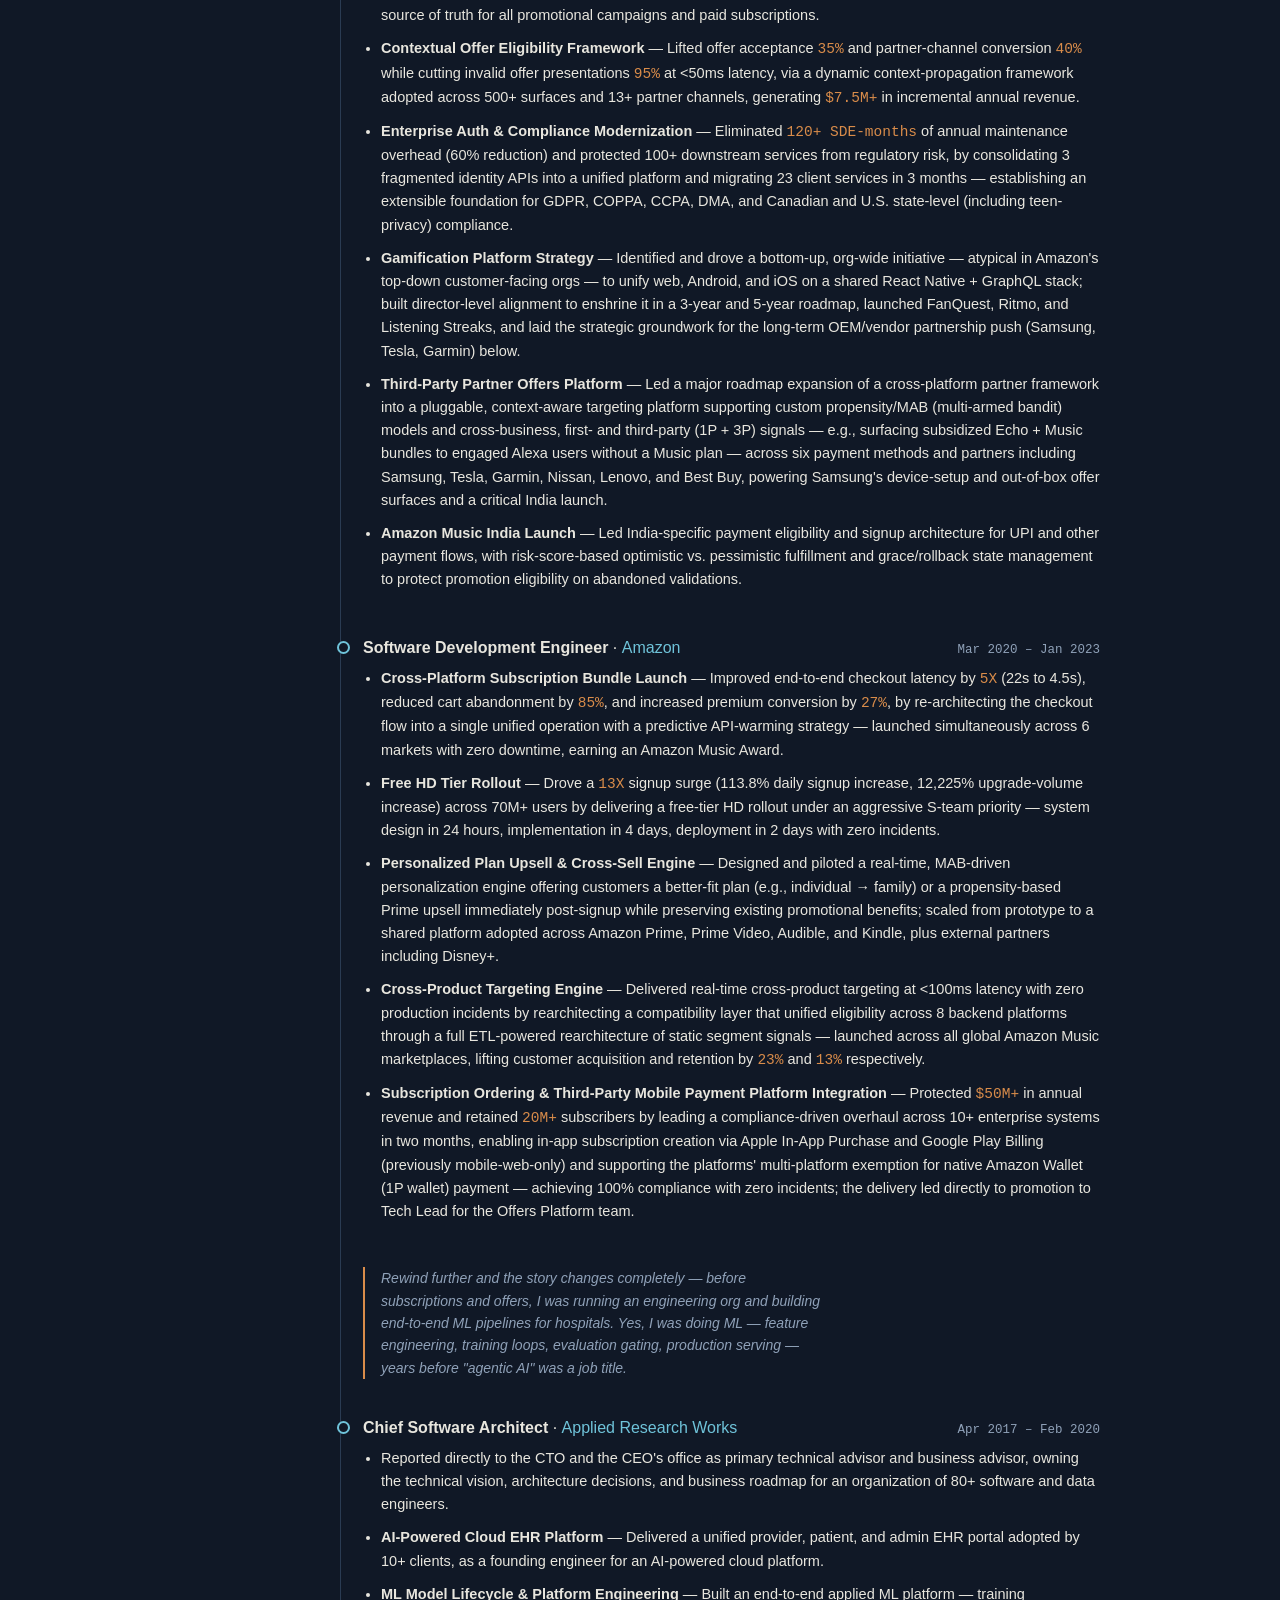
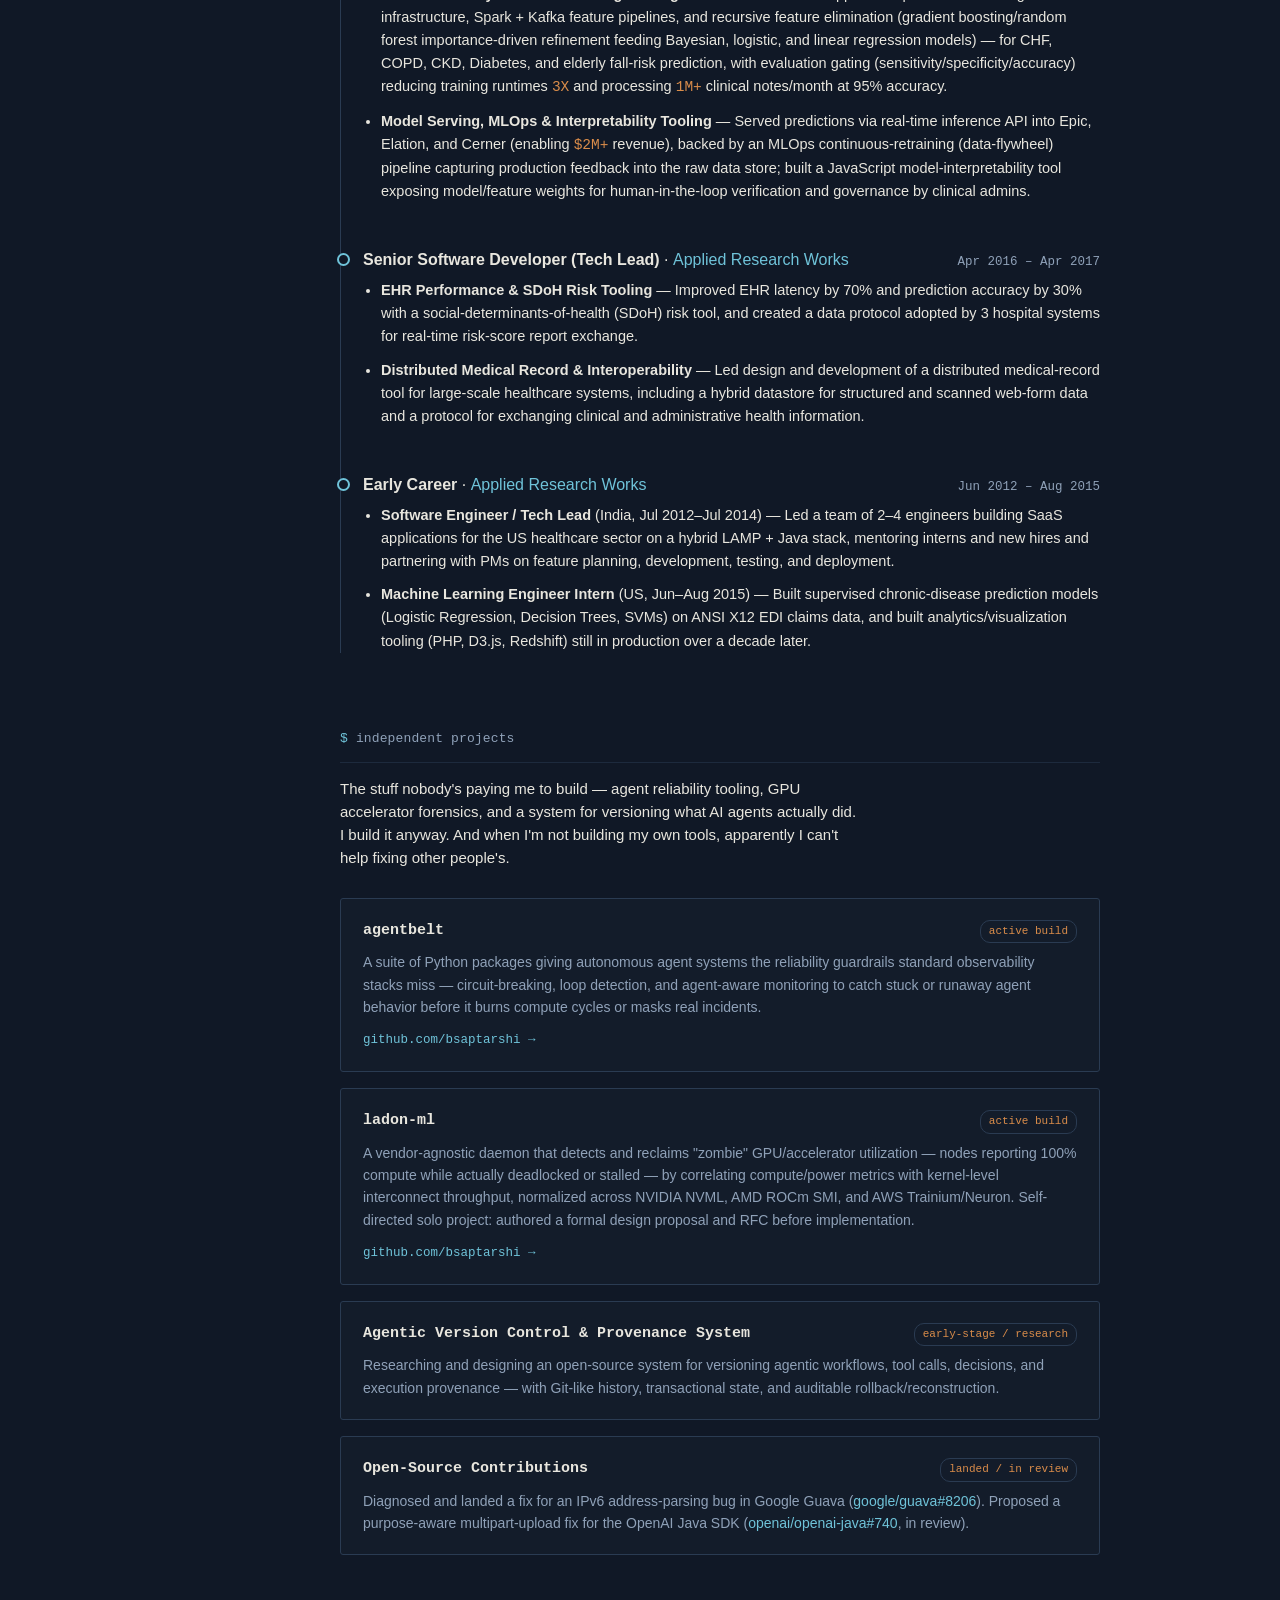
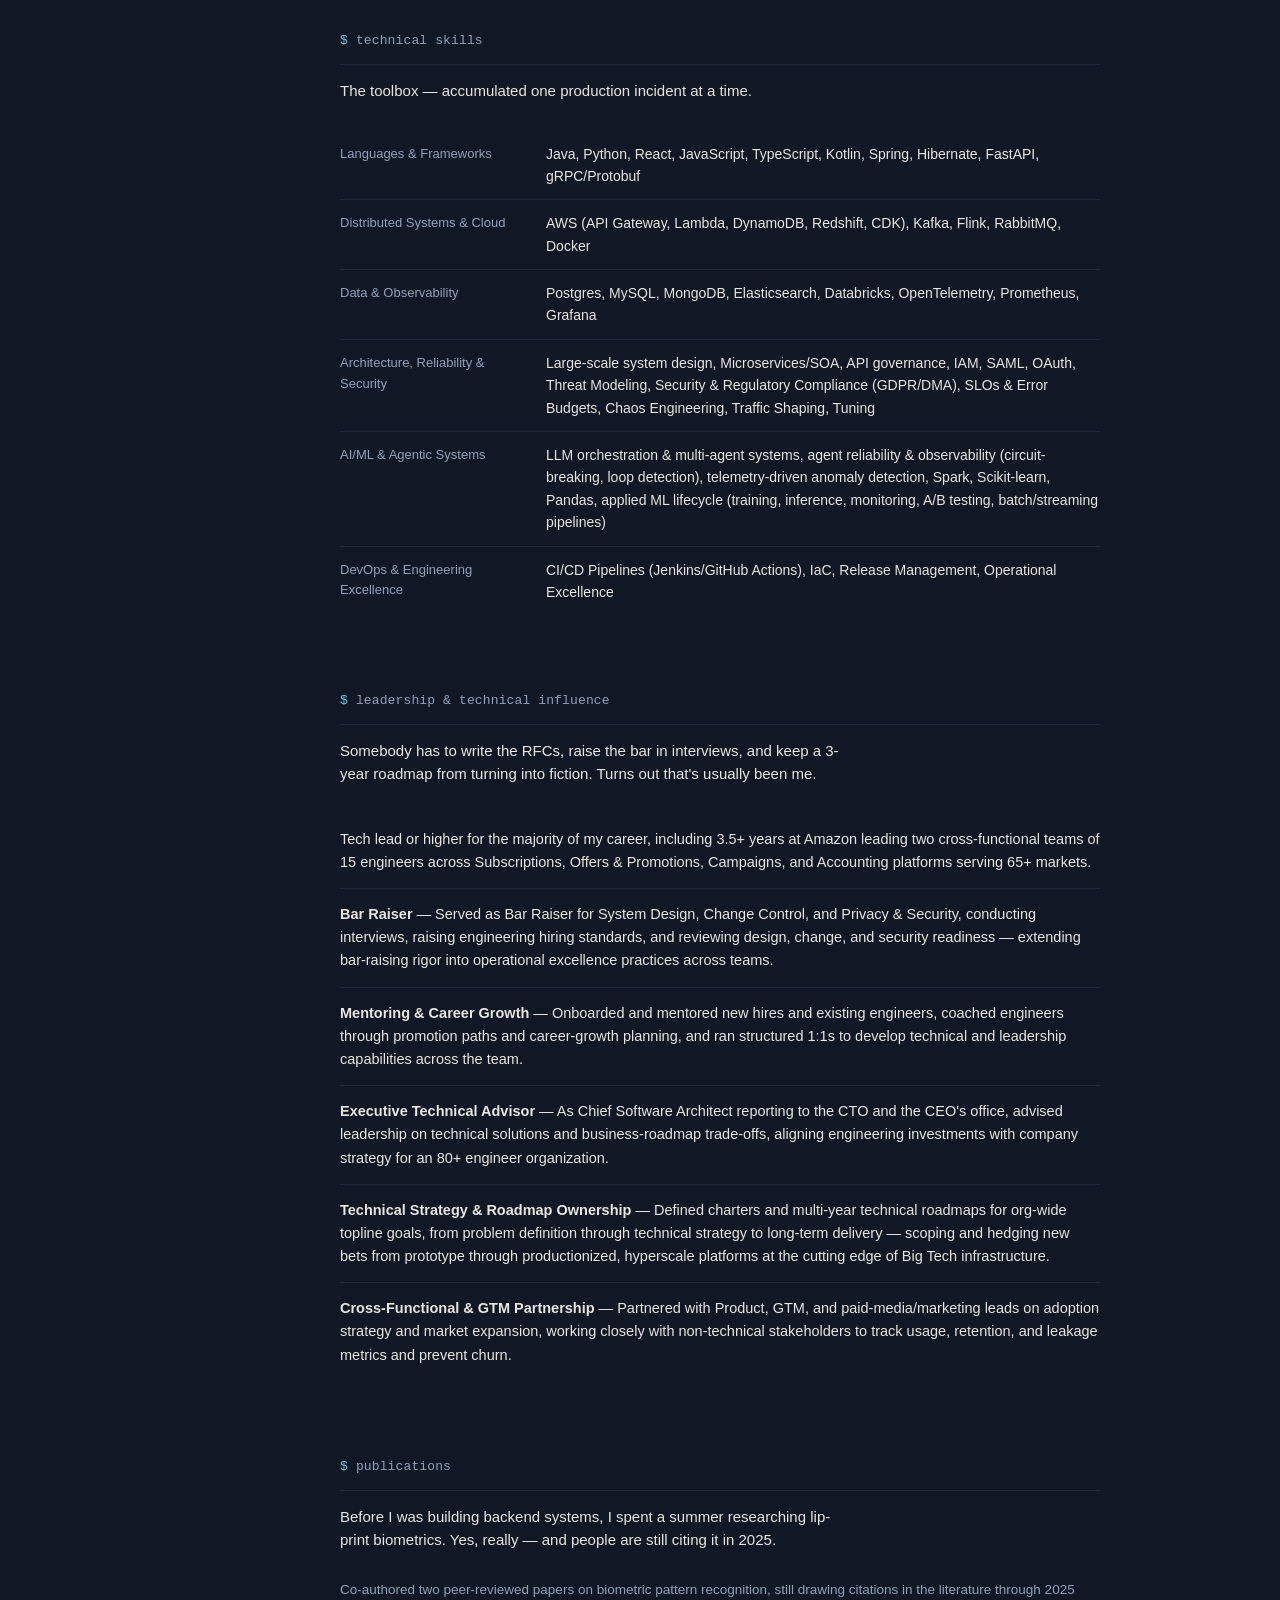
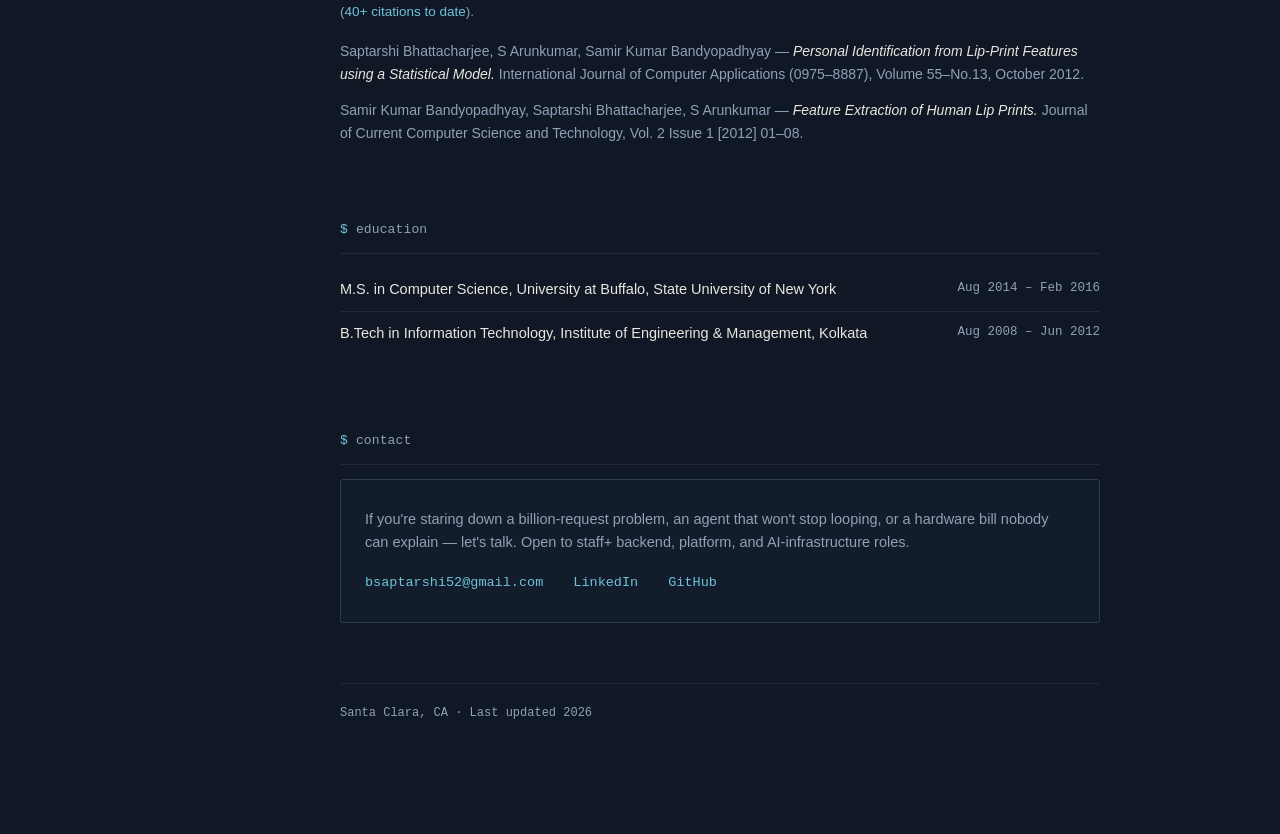
==== commit e22e6249: "feat: fix broken resume link" ====
--- a/index.html
+++ b/index.html
@@ -81,7 +81,7 @@
         </div>
 
         <div class="cta-row">
-          <a class="btn-resume" href="resume.pdf" target="_blank" rel="noopener" download>
+          <a class="btn-resume" href="Saptarshi_Bhattacharjee_Resume.pdf" target="_blank" rel="noopener" download>
             <svg viewBox="0 0 24 24" fill="none" stroke="currentColor" stroke-width="2" stroke-linecap="round" stroke-linejoin="round" width="15" height="15"><path d="M21 15v4a2 2 0 0 1-2 2H5a2 2 0 0 1-2-2v-4"></path><polyline points="7 10 12 15 17 10"></polyline><line x1="12" y1="15" x2="12" y2="3"></line></svg>
             Download Résumé
           </a>
--- a/style.css
+++ b/style.css
@@ -0,0 +1,564 @@
+/* ---------- Tokens ---------- */
+:root{
+  --bg: #101826;
+  --panel: #16202F;
+  --panel-2: #131C2A;
+  --line: #2A3B52;
+  --line-soft: #1D2A3D;
+  --text: #E8E6DE;
+  --text-muted: #8FA1B8;
+  --accent: #D98C4A;
+  --accent-2: #6FC3D9;
+  --font-sans: 'IBM Plex Sans', -apple-system, Segoe UI, sans-serif;
+  --font-mono: 'IBM Plex Mono', 'SF Mono', Consolas, monospace;
+  --max-w: 760px;
+  --sidebar-w: 232px;
+}
+
+*{ box-sizing: border-box; }
+html{ scroll-behavior: smooth; }
+
+body{
+  margin: 0;
+  background: var(--bg);
+  color: var(--text);
+  font-family: var(--font-sans);
+  font-size: 16px;
+  line-height: 1.6;
+  -webkit-font-smoothing: antialiased;
+}
+
+a{ color: var(--accent-2); text-decoration: none; }
+a:hover{ text-decoration: underline; }
+a:focus-visible, button:focus-visible{
+  outline: 2px solid var(--accent-2);
+  outline-offset: 2px;
+}
+
+/* ---------- Terminal flourishes ---------- */
+.scanlines{
+  position: fixed;
+  inset: 0;
+  pointer-events: none;
+  z-index: 2;
+  opacity: 0.05;
+  background: repeating-linear-gradient(
+    to bottom,
+    rgba(0,0,0,0.6) 0px,
+    rgba(0,0,0,0.6) 1px,
+    transparent 1px,
+    transparent 3px
+  );
+}
+
+.boot-line{
+  font-family: var(--font-mono);
+  font-size: 13px;
+  color: var(--accent-2);
+  margin: 0 0 18px;
+}
+
+.cursor{
+  display: inline-block;
+  width: 7px;
+  background: var(--accent-2);
+  margin-left: 3px;
+  animation: blink 1s steps(1) infinite;
+}
+
+@keyframes blink{
+  50%{ opacity: 0; }
+}
+
+@media (prefers-reduced-motion: reduce){
+  .cursor{ animation: none; }
+}
+
+/* ---------- Layout shell ---------- */
+.shell{
+  position: relative;
+  z-index: 3;
+  display: flex;
+  max-width: 1160px;
+  margin: 0 auto;
+  min-height: 100vh;
+}
+
+.sidebar{
+  width: var(--sidebar-w);
+  flex-shrink: 0;
+  position: sticky;
+  top: 0;
+  align-self: flex-start;
+  height: 100vh;
+  padding: 40px 28px;
+  border-right: 1px solid var(--line-soft);
+  display: flex;
+  flex-direction: column;
+  justify-content: space-between;
+}
+
+.sidebar-top .name{
+  font-size: 19px;
+  font-weight: 600;
+  letter-spacing: -0.01em;
+  margin: 0 0 2px;
+}
+
+.sidebar-top .role{
+  font-size: 13px;
+  color: var(--text-muted);
+  margin: 0 0 28px;
+  line-height: 1.5;
+}
+
+.nav{
+  display: flex;
+  flex-direction: column;
+}
+
+.nav a{ margin-bottom: 2px; }
+
+.nav a{
+  color: var(--text-muted);
+  font-size: 14px;
+  padding: 7px 0;
+  border-left: 2px solid transparent;
+  padding-left: 12px;
+  margin-left: -13px;
+  transition: color .15s, border-color .15s;
+}
+
+.nav a:hover{ color: var(--text); text-decoration: none; }
+.nav a.active{
+  color: var(--text);
+  border-left-color: var(--accent);
+}
+
+.sidebar-bottom{
+  font-family: var(--font-mono);
+  font-size: 12px;
+  color: var(--text-muted);
+}
+
+.main{
+  flex: 1;
+  min-width: 0;
+  padding: 64px 48px 120px;
+}
+
+.content-col{
+  max-width: var(--max-w);
+}
+
+/* ---------- Hero ---------- */
+.hero h1{
+  font-size: 30px;
+  font-weight: 600;
+  letter-spacing: -0.015em;
+  margin: 0 0 10px;
+}
+
+.hero .tagline{
+  font-size: 16px;
+  color: var(--text-muted);
+  margin: 0 0 20px;
+  max-width: 62ch;
+}
+
+.hero p.mission{
+  font-size: 16px;
+  margin: 0 0 32px;
+  max-width: 68ch;
+  color: var(--text);
+}
+
+.stat-row{
+  display: flex;
+  flex-wrap: wrap;
+  border: 1px solid var(--line);
+  border-radius: 3px;
+  overflow: hidden;
+}
+
+.stat{
+  flex: 1 1 25%;
+  min-width: 150px;
+  padding: 18px 16px;
+  border-right: 1px solid var(--line);
+}
+.stat:last-child{ border-right: none; }
+
+.stat .num{
+  font-family: var(--font-mono);
+  font-size: 20px;
+  color: var(--accent);
+  display: block;
+  margin-bottom: 4px;
+}
+
+.stat .label{
+  font-size: 12px;
+  color: var(--text-muted);
+  line-height: 1.4;
+}
+
+.cta-row{
+  display: flex;
+  align-items: center;
+  flex-wrap: wrap;
+  margin-top: 24px;
+}
+
+.btn-resume{
+  display: inline-flex;
+  align-items: center;
+  padding: 10px 18px;
+  border: 1px solid var(--accent);
+  border-radius: 3px;
+  color: var(--accent);
+  font-family: var(--font-mono);
+  font-size: 13px;
+  margin-right: 18px;
+  margin-bottom: 10px;
+  transition: background .15s, color .15s;
+}
+.btn-resume svg{ margin-right: 8px; }
+.btn-resume:hover{
+  background: var(--accent);
+  color: var(--bg);
+  text-decoration: none;
+}
+
+.social-row{
+  display: flex;
+  align-items: center;
+  margin-bottom: 10px;
+}
+
+.social-row a{
+  width: 36px;
+  height: 36px;
+  border-radius: 50%;
+  background: var(--panel);
+  border: 1px solid var(--line);
+  display: inline-flex;
+  align-items: center;
+  justify-content: center;
+  margin-right: 10px;
+  color: var(--text-muted);
+  transition: background .15s, color .15s, border-color .15s;
+}
+.social-row a:last-child{ margin-right: 0; }
+.social-row a:hover{
+  background: var(--accent-2);
+  border-color: var(--accent-2);
+  color: var(--bg);
+  text-decoration: none;
+}
+.social-row svg{ width: 16px; height: 16px; }
+
+/* ---------- Sections ---------- */
+section{
+  margin-top: 76px;
+  scroll-margin-top: 32px;
+}
+
+section > h2{
+  font-family: var(--font-mono);
+  font-size: 13px;
+  font-weight: 500;
+  text-transform: lowercase;
+  color: var(--text-muted);
+  letter-spacing: 0.01em;
+  margin: 0 0 14px;
+  padding-bottom: 12px;
+  border-bottom: 1px solid var(--line-soft);
+}
+
+section > h2::before{
+  content: "$ ";
+  color: var(--accent-2);
+}
+
+.section-intro{
+  font-size: 15px;
+  color: var(--text);
+  margin: 0 0 28px;
+  max-width: 62ch;
+  line-height: 1.55;
+}
+
+.chapter-break{
+  font-size: 14px;
+  font-style: italic;
+  color: var(--text-muted);
+  max-width: 60ch;
+  margin: 36px 0 36px 0;
+  padding-left: 16px;
+  border-left: 2px solid var(--accent);
+}
+
+/* ---------- Experience ---------- */
+.timeline{
+  position: relative;
+  padding-left: 22px;
+  border-left: 1px solid var(--line);
+}
+
+.role{
+  position: relative;
+  margin-bottom: 44px;
+}
+.role:last-child{ margin-bottom: 0; }
+
+.role::before{
+  content: "";
+  position: absolute;
+  left: -26px;
+  top: 6px;
+  width: 9px;
+  height: 9px;
+  border-radius: 50%;
+  background: var(--bg);
+  border: 2px solid var(--accent-2);
+}
+
+.role-head{
+  display: flex;
+  justify-content: space-between;
+  align-items: baseline;
+  flex-wrap: wrap;
+  margin-bottom: 2px;
+}
+
+.role-head > div:first-child{
+  margin-right: 16px;
+  margin-bottom: 4px;
+}
+
+.role-title{
+  font-size: 16px;
+  font-weight: 600;
+}
+
+.role-org{
+  color: var(--accent-2);
+  font-weight: 500;
+}
+
+.role-dates{
+  font-family: var(--font-mono);
+  font-size: 12.5px;
+  color: var(--text-muted);
+  white-space: nowrap;
+}
+
+.role-sub{
+  font-size: 13px;
+  color: var(--text-muted);
+  margin: 4px 0 14px;
+}
+
+.role ul{
+  margin: 0;
+  padding-left: 18px;
+}
+
+.role li{
+  margin-bottom: 10px;
+  font-size: 14.5px;
+}
+.role li:last-child{ margin-bottom: 0; }
+
+.role li b{
+  color: var(--text);
+  font-weight: 600;
+}
+
+.role li .metric{
+  font-family: var(--font-mono);
+  color: var(--accent);
+}
+
+/* ---------- Projects ---------- */
+.project-grid{ display: block; }
+
+.project{
+  border: 1px solid var(--line);
+  border-radius: 3px;
+  padding: 20px 22px;
+  background: var(--panel-2);
+  margin-bottom: 16px;
+}
+.project:last-child{ margin-bottom: 0; }
+
+.project-head{
+  display: flex;
+  justify-content: space-between;
+  align-items: baseline;
+  flex-wrap: wrap;
+  margin-bottom: 8px;
+}
+.project-head .project-name{ margin-right: 12px; }
+
+.project-name{
+  font-family: var(--font-mono);
+  font-size: 15px;
+  font-weight: 600;
+  color: var(--text);
+}
+
+.project-tag{
+  font-family: var(--font-mono);
+  font-size: 11px;
+  color: var(--accent);
+  border: 1px solid var(--line);
+  padding: 2px 8px;
+  border-radius: 10px;
+}
+
+.project p{
+  margin: 0;
+  font-size: 14px;
+  color: var(--text-muted);
+}
+
+.project .repo-link{
+  display: inline-block;
+  margin-top: 12px;
+  font-family: var(--font-mono);
+  font-size: 12.5px;
+}
+
+/* ---------- Skills ---------- */
+.skills-grid{ display: block; }
+
+.skill-row{
+  display: flex;
+  padding: 12px 0;
+  border-bottom: 1px solid var(--line-soft);
+  font-size: 14px;
+}
+.skill-row:last-child{ border-bottom: none; }
+
+.skill-cat{
+  width: 190px;
+  flex-shrink: 0;
+  margin-right: 16px;
+  color: var(--text-muted);
+  font-size: 13px;
+  padding-top: 1px;
+}
+
+.skill-vals{ color: var(--text); }
+
+/* ---------- Leadership ---------- */
+.leadership-list{
+  margin: 0;
+  padding: 0;
+  list-style: none;
+}
+.leadership-list li{
+  padding: 14px 0;
+  border-bottom: 1px solid var(--line-soft);
+  font-size: 14.5px;
+}
+.leadership-list li:last-child{ border-bottom: none; }
+.leadership-list b{ color: var(--text); }
+
+/* ---------- Publications / Education ---------- */
+.pub{
+  font-size: 14px;
+  margin-bottom: 14px;
+  color: var(--text-muted);
+}
+.pub:last-child{ margin-bottom: 0; }
+.pub i{ color: var(--text); font-style: italic; }
+
+.edu-row{
+  display: flex;
+  justify-content: space-between;
+  gap: 16px;
+  font-size: 14.5px;
+  padding: 10px 0;
+  border-bottom: 1px solid var(--line-soft);
+  flex-wrap: wrap;
+}
+.edu-row:last-child{ border-bottom: none; }
+.edu-dates{
+  font-family: var(--font-mono);
+  font-size: 12.5px;
+  color: var(--text-muted);
+  white-space: nowrap;
+}
+
+/* ---------- Contact / Footer ---------- */
+.contact-block{
+  border: 1px solid var(--line);
+  border-radius: 3px;
+  padding: 28px 24px;
+  background: var(--panel-2);
+}
+.contact-block p{
+  margin: 0 0 18px;
+  color: var(--text-muted);
+  font-size: 14.5px;
+}
+.contact-links{
+  font-family: var(--font-mono);
+  font-size: 13.5px;
+}
+.contact-links a{
+  margin-right: 22px;
+  display: inline-block;
+}
+
+footer.page-footer{
+  margin-top: 60px;
+  padding-top: 20px;
+  border-top: 1px solid var(--line-soft);
+  font-size: 12px;
+  color: var(--text-muted);
+  font-family: var(--font-mono);
+}
+
+/* ---------- Mobile nav ---------- */
+.mobile-topbar{ display: none; }
+
+/* ---------- Responsive ---------- */
+@media (max-width: 880px){
+  .shell{ flex-direction: column; }
+  .sidebar{
+    display: none;
+  }
+  .mobile-topbar{
+    display: flex;
+    position: sticky;
+    top: 0;
+    z-index: 10;
+    background: var(--bg);
+    border-bottom: 1px solid var(--line-soft);
+    padding: 16px 20px;
+    justify-content: space-between;
+    align-items: center;
+  }
+  .mobile-topbar .name{ font-size: 15px; font-weight: 600; }
+  .mobile-topbar nav{
+    display: flex;
+    overflow-x: auto;
+    font-size: 12.5px;
+    font-family: var(--font-mono);
+  }
+  .mobile-topbar nav a{ color: var(--text-muted); white-space: nowrap; margin-right: 14px; }
+  .main{ padding: 36px 20px 80px; }
+  .stat{ flex: 1 1 50%; border-bottom: 1px solid var(--line); }
+  .stat:nth-child(2n){ border-right: none; }
+  .skill-row{ flex-direction: column; }
+  .skill-cat{ width: auto; margin-bottom: 4px; }
+}
+
+@media (prefers-reduced-motion: reduce){
+  html{ scroll-behavior: auto; }
+  *{ transition: none !important; }
+}
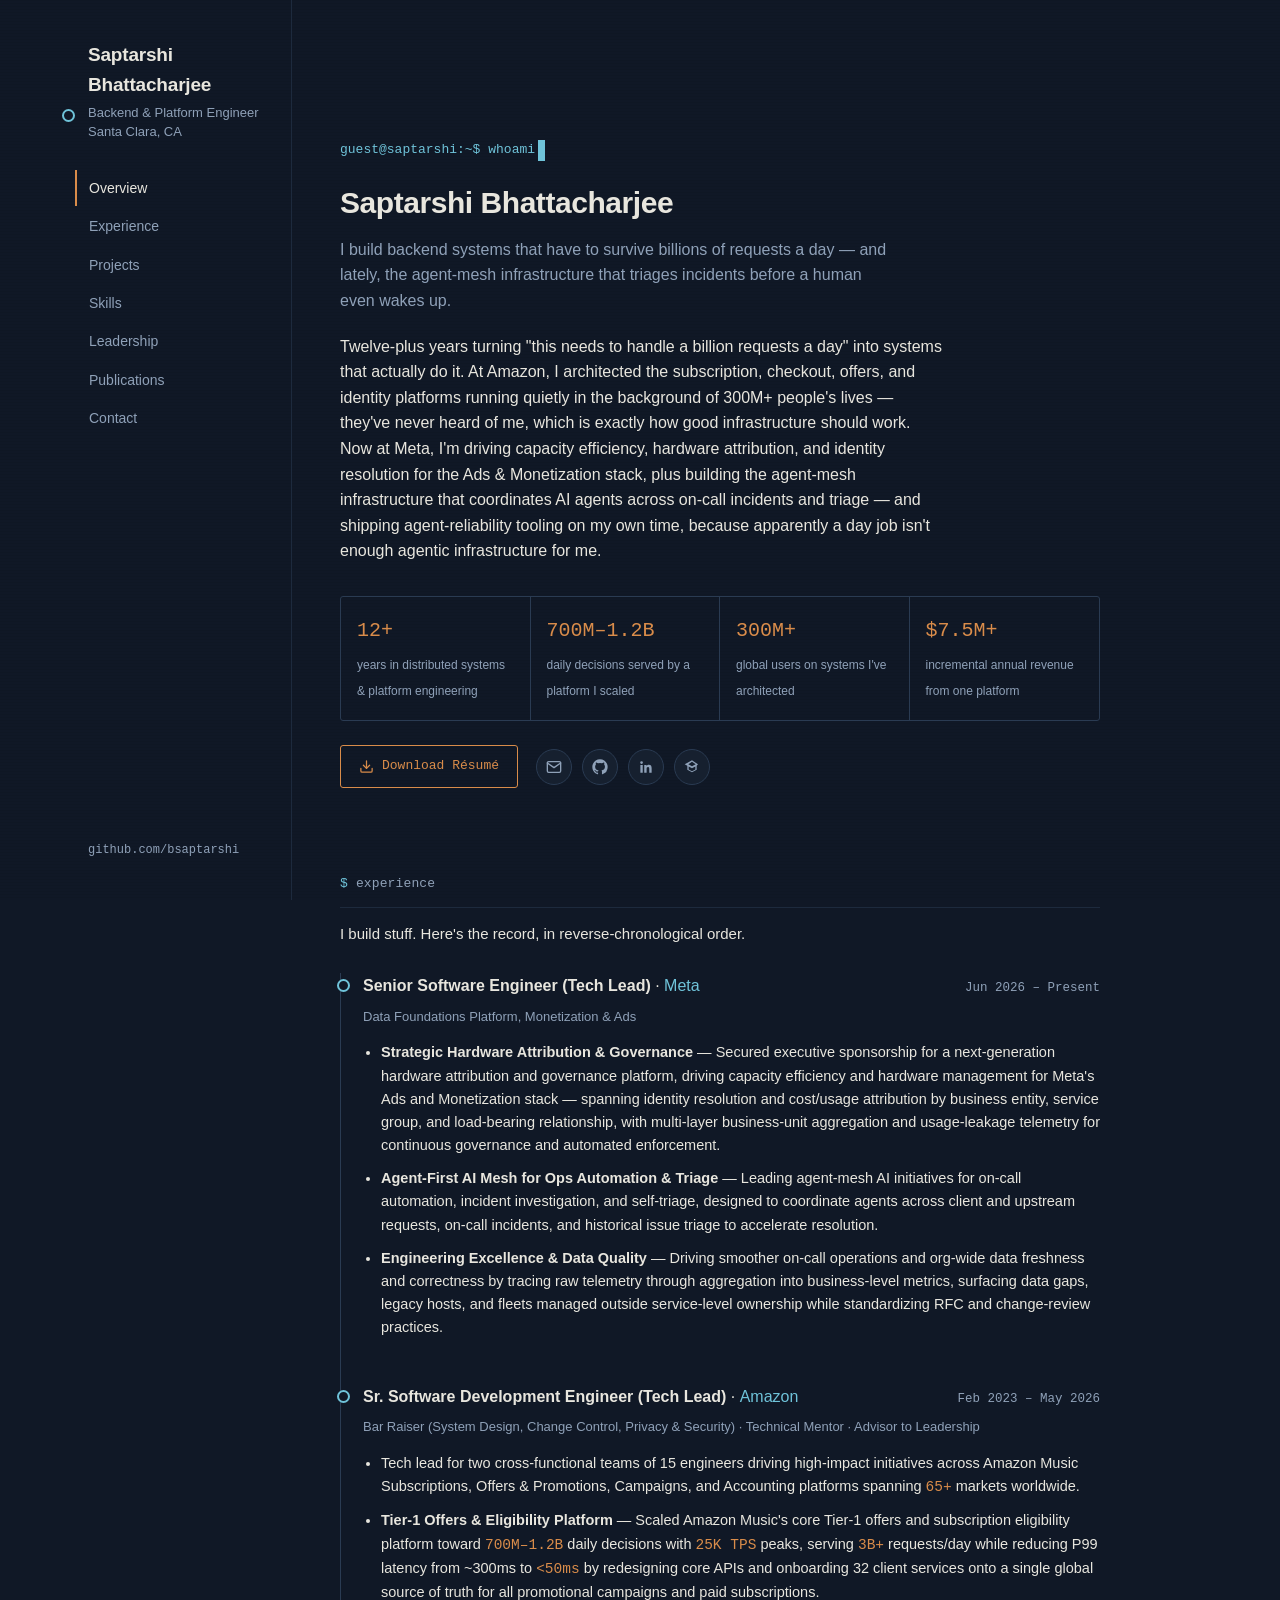
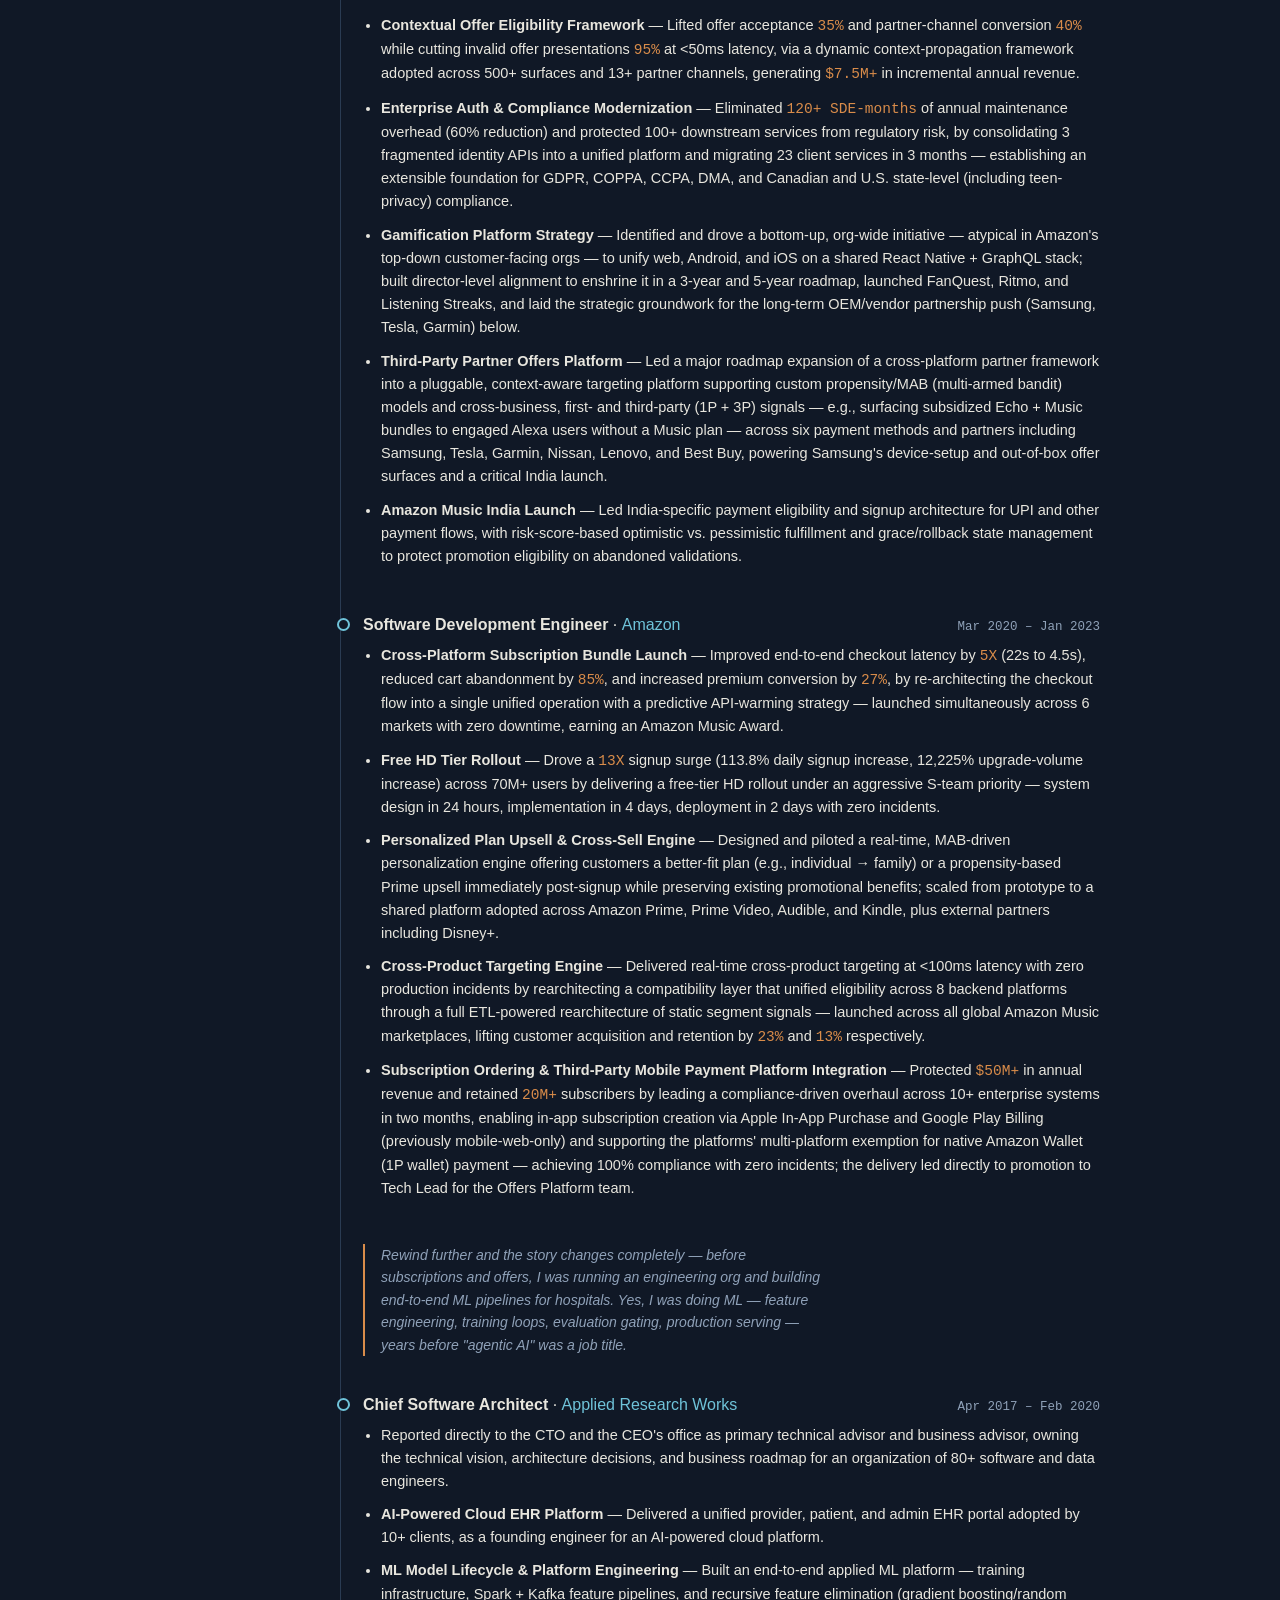
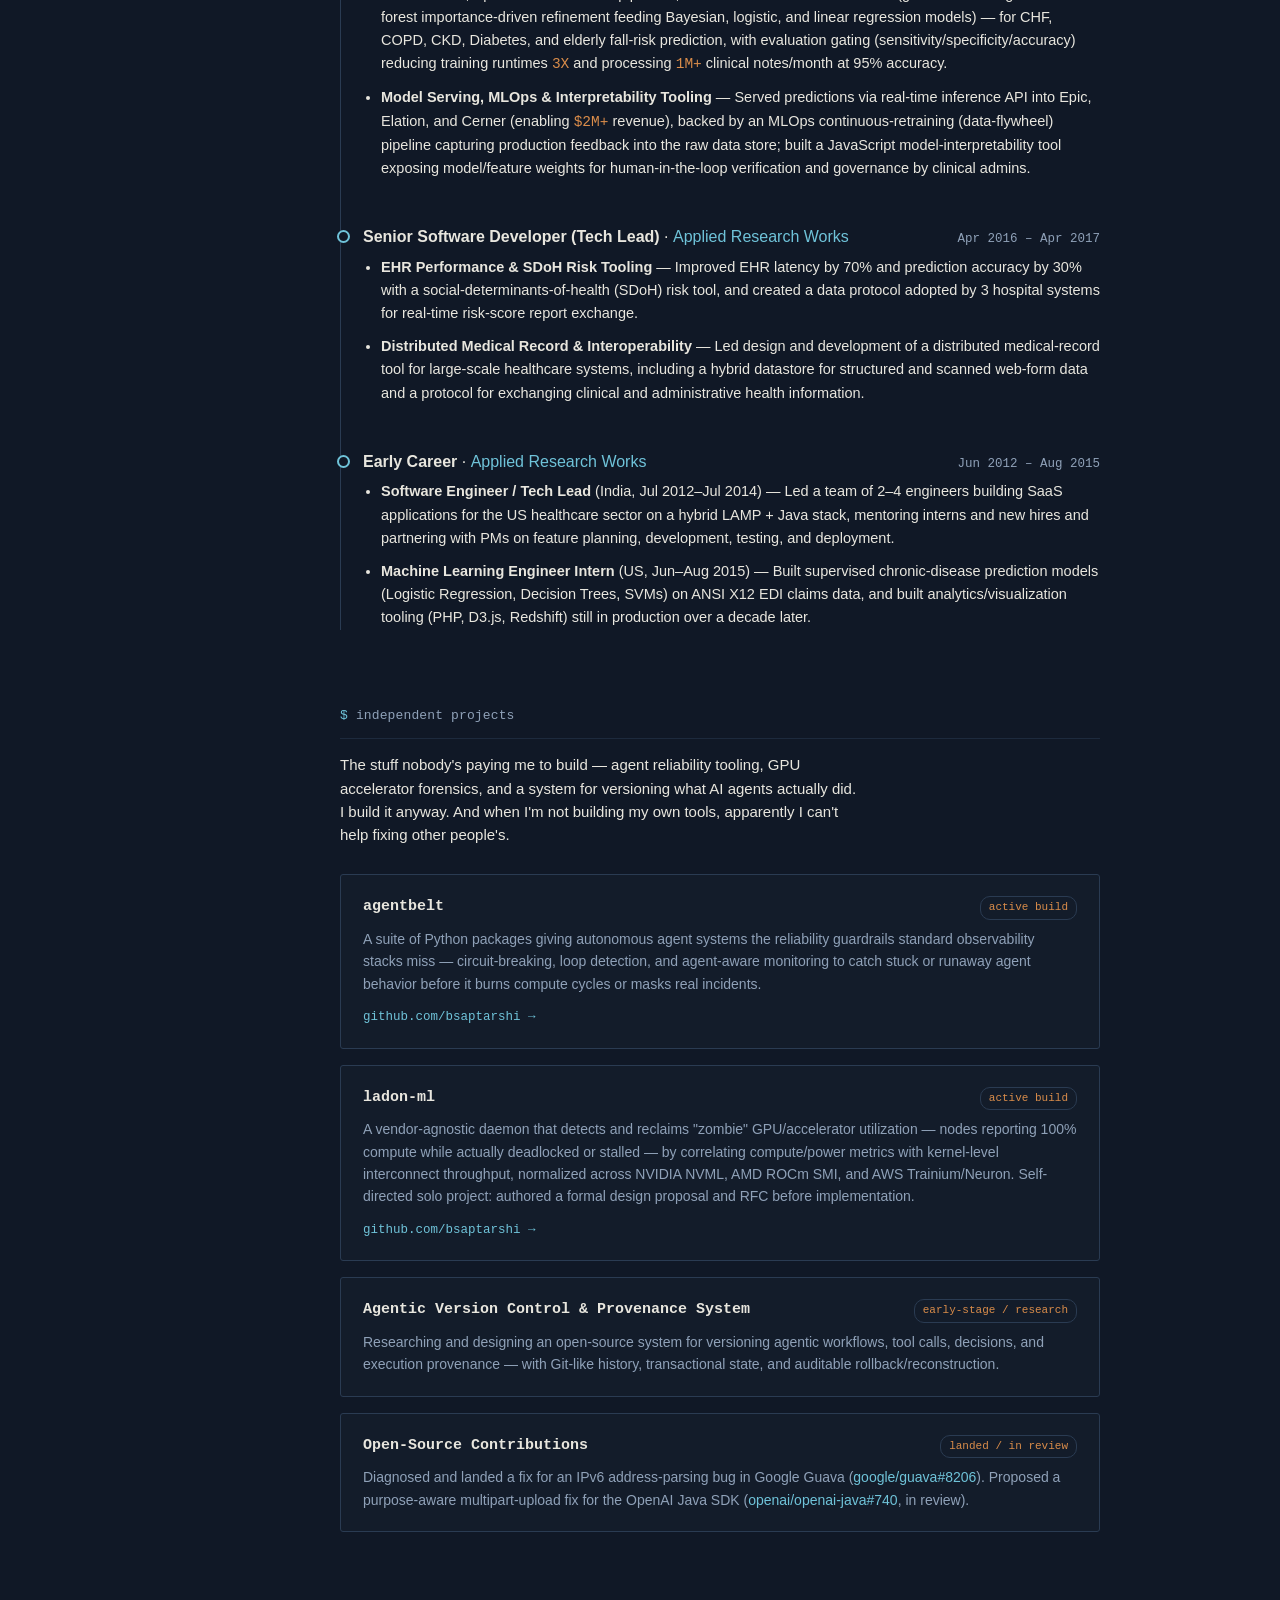
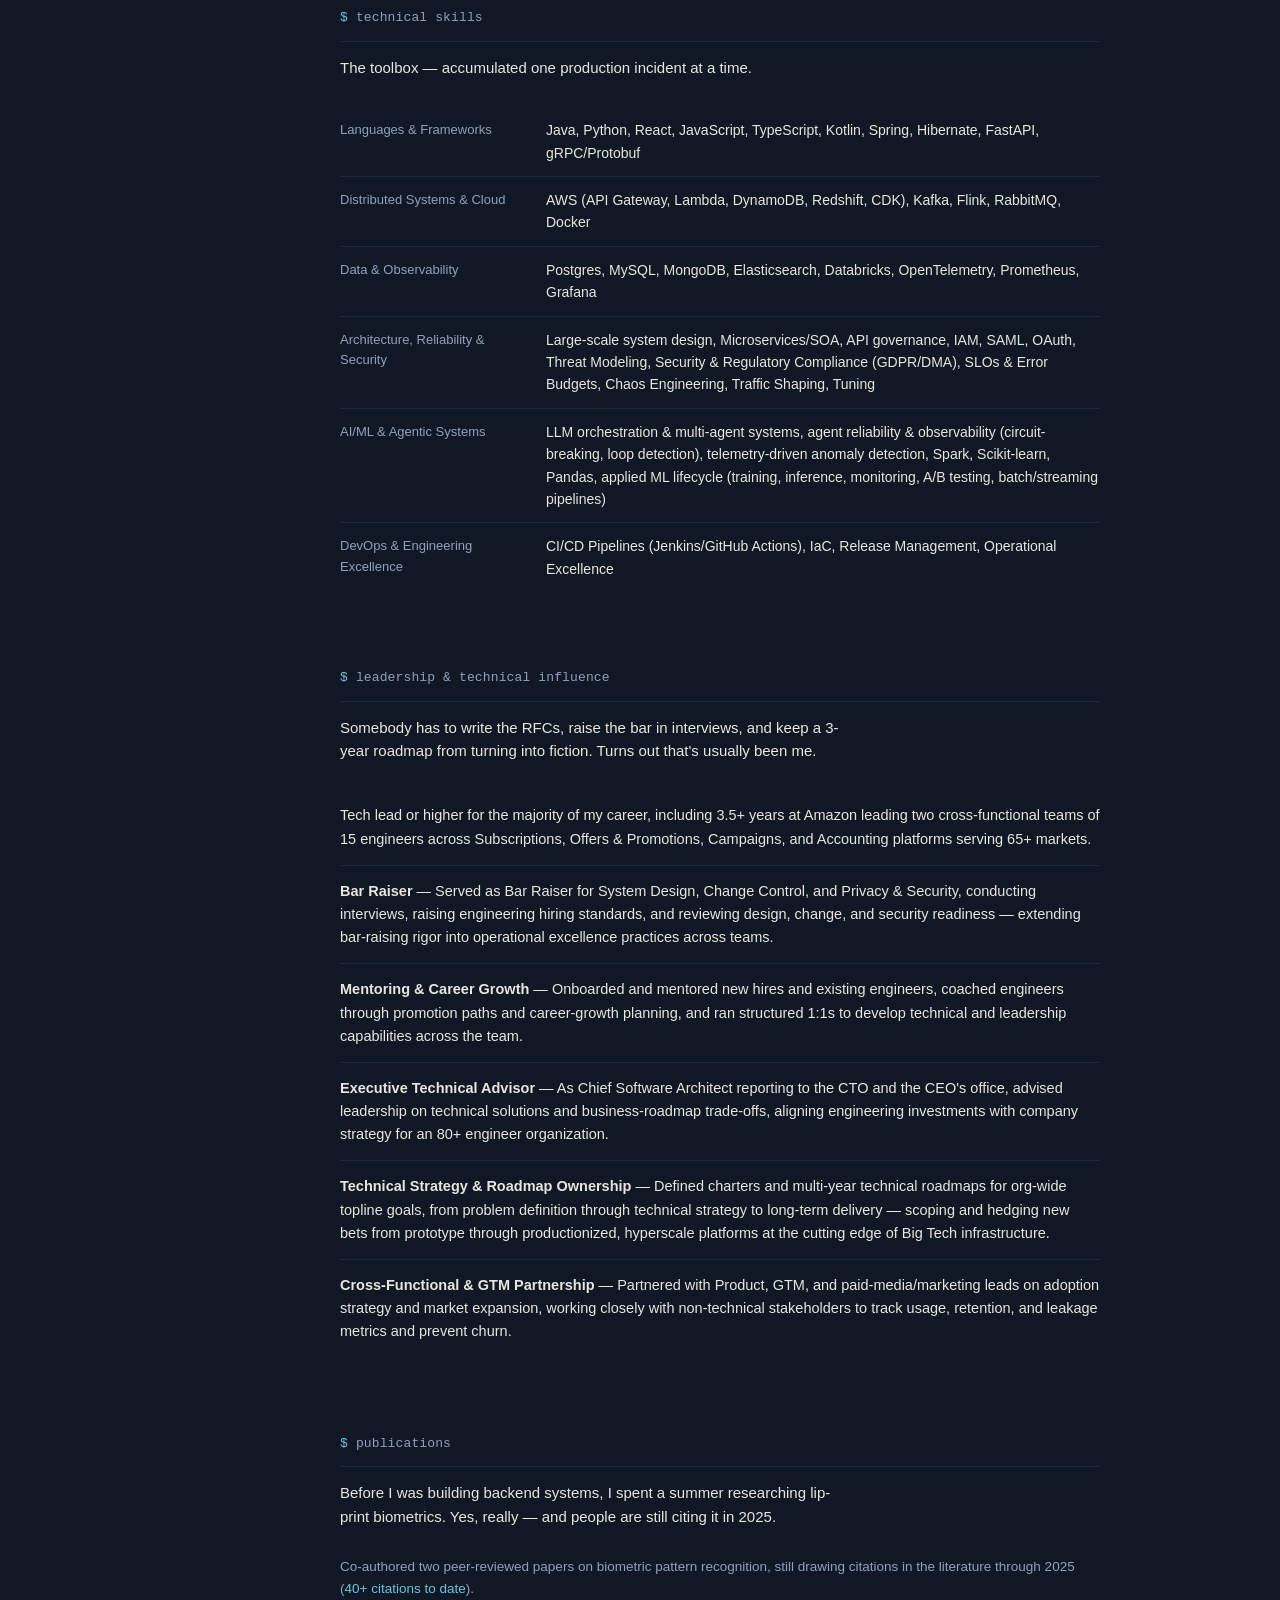
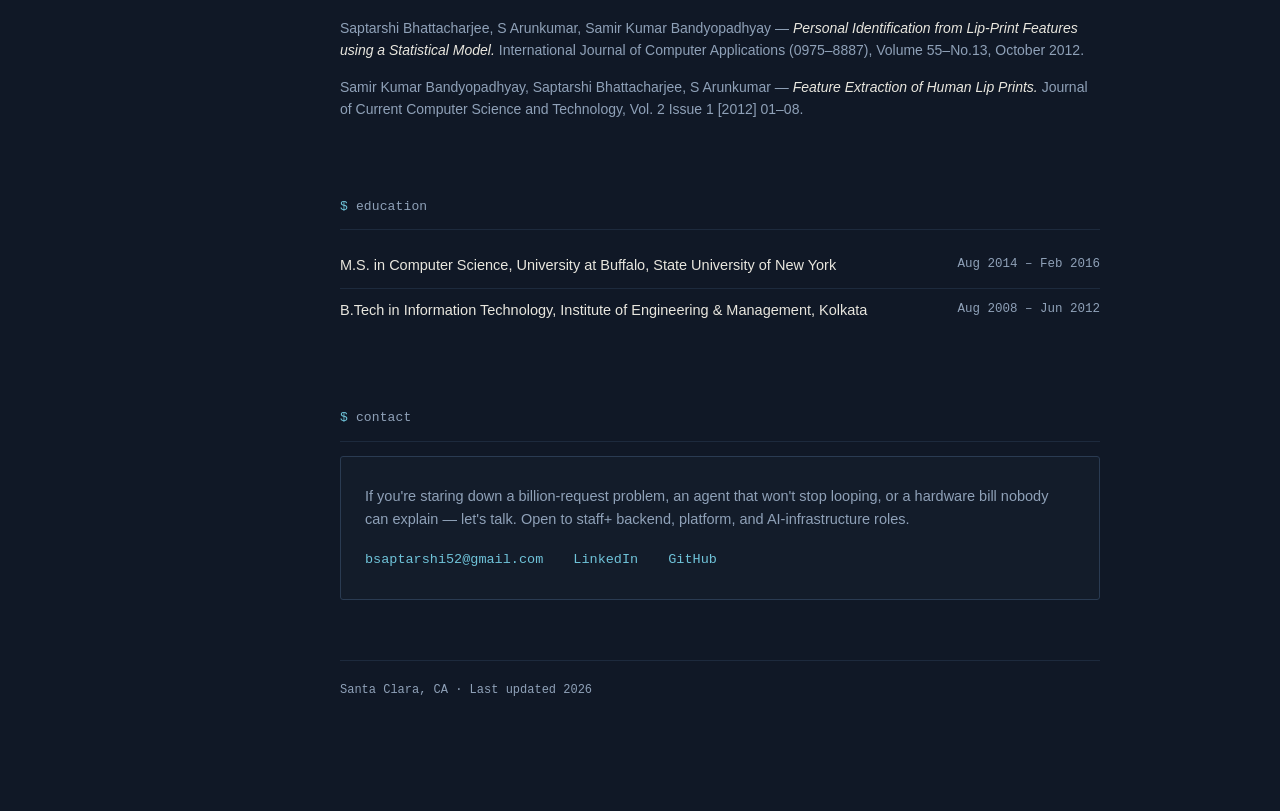
==== commit e1ded70b: "Revise experience section intro text Updated the introductory text in the experience section." ====
--- a/index.html
+++ b/index.html
@@ -5,6 +5,19 @@
 <meta name="viewport" content="width=device-width, initial-scale=1">
 <title>Saptarshi Bhattacharjee — Backend & Platform Engineer</title>
 <meta name="description" content="Backend & Platform Engineer, 12+ years building billion-request distributed systems at Meta and Amazon. Currently working on capacity attribution, hardware efficiency, and agentic AI infrastructure.">
+
+<meta property="og:type" content="website">
+<meta property="og:title" content="Saptarshi Bhattacharjee — Backend & Platform Engineer">
+<meta property="og:description" content="12+ years building billion-request distributed systems at Meta and Amazon. Currently working on capacity attribution, hardware efficiency, and agentic AI infrastructure.">
+<meta property="og:url" content="https://bsaptarshi.github.io/">
+<meta property="og:image" content="https://bsaptarshi.github.io/preview.png">
+<meta name="twitter:card" content="summary_large_image">
+<meta name="twitter:title" content="Saptarshi Bhattacharjee — Backend & Platform Engineer">
+<meta name="twitter:description" content="12+ years building billion-request distributed systems at Meta and Amazon. Currently working on capacity attribution, hardware efficiency, and agentic AI infrastructure.">
+<meta name="twitter:image" content="https://bsaptarshi.github.io/preview.png">
+
+<link rel="icon" type="image/svg+xml" href="favicon.svg">
+
 <link rel="preconnect" href="https://fonts.googleapis.com">
 <link rel="preconnect" href="https://fonts.gstatic.com" crossorigin>
 <link href="https://fonts.googleapis.com/css2?family=IBM+Plex+Mono:wght@400;500;600&family=IBM+Plex+Sans:wght@400;500;600;700&display=swap" rel="stylesheet">
@@ -104,7 +117,7 @@
 
       <section id="experience">
         <h2>Experience</h2>
-        <p class="section-intro">I build stuff. Here's the receipts, in reverse-chronological order — read the numbers, not just the titles.</p>
+        <p class="section-intro">I build stuff. Here's the record, in reverse-chronological order.</p>
         <div class="timeline">
 
           <div class="role">
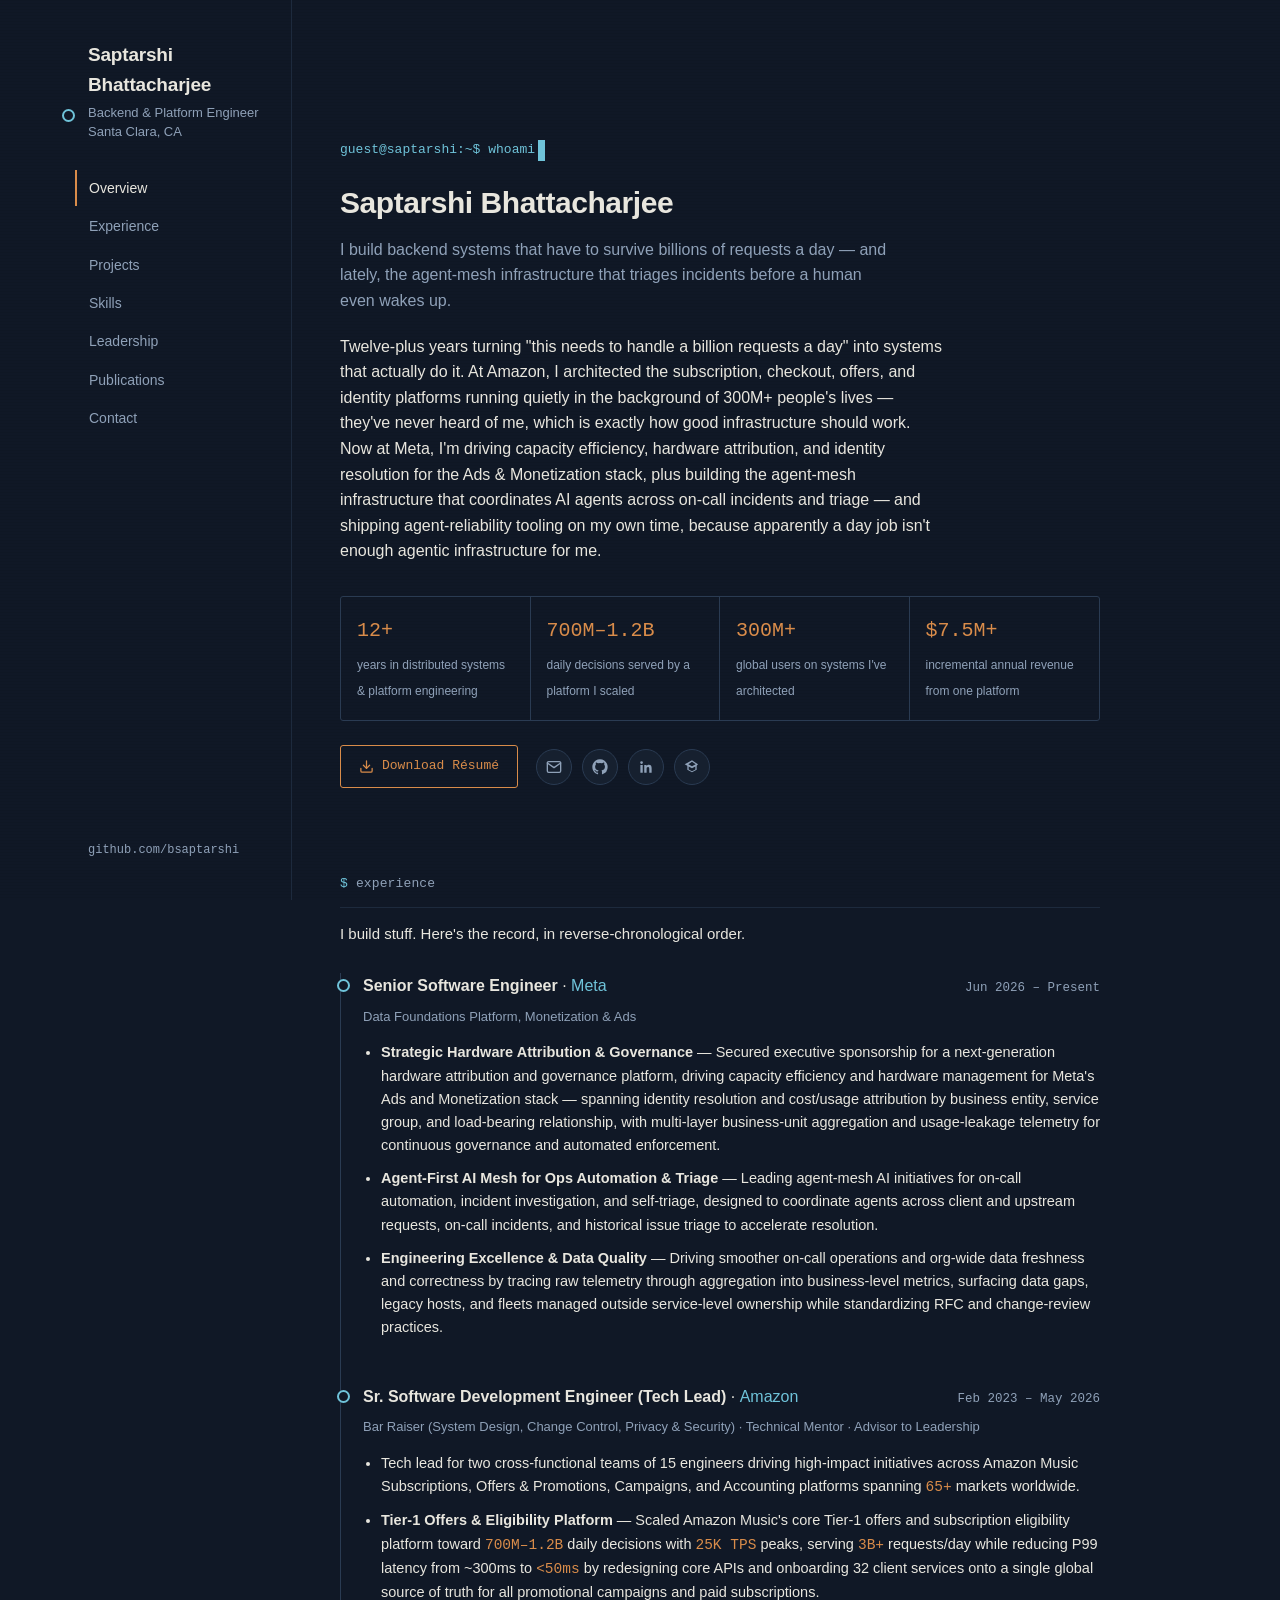
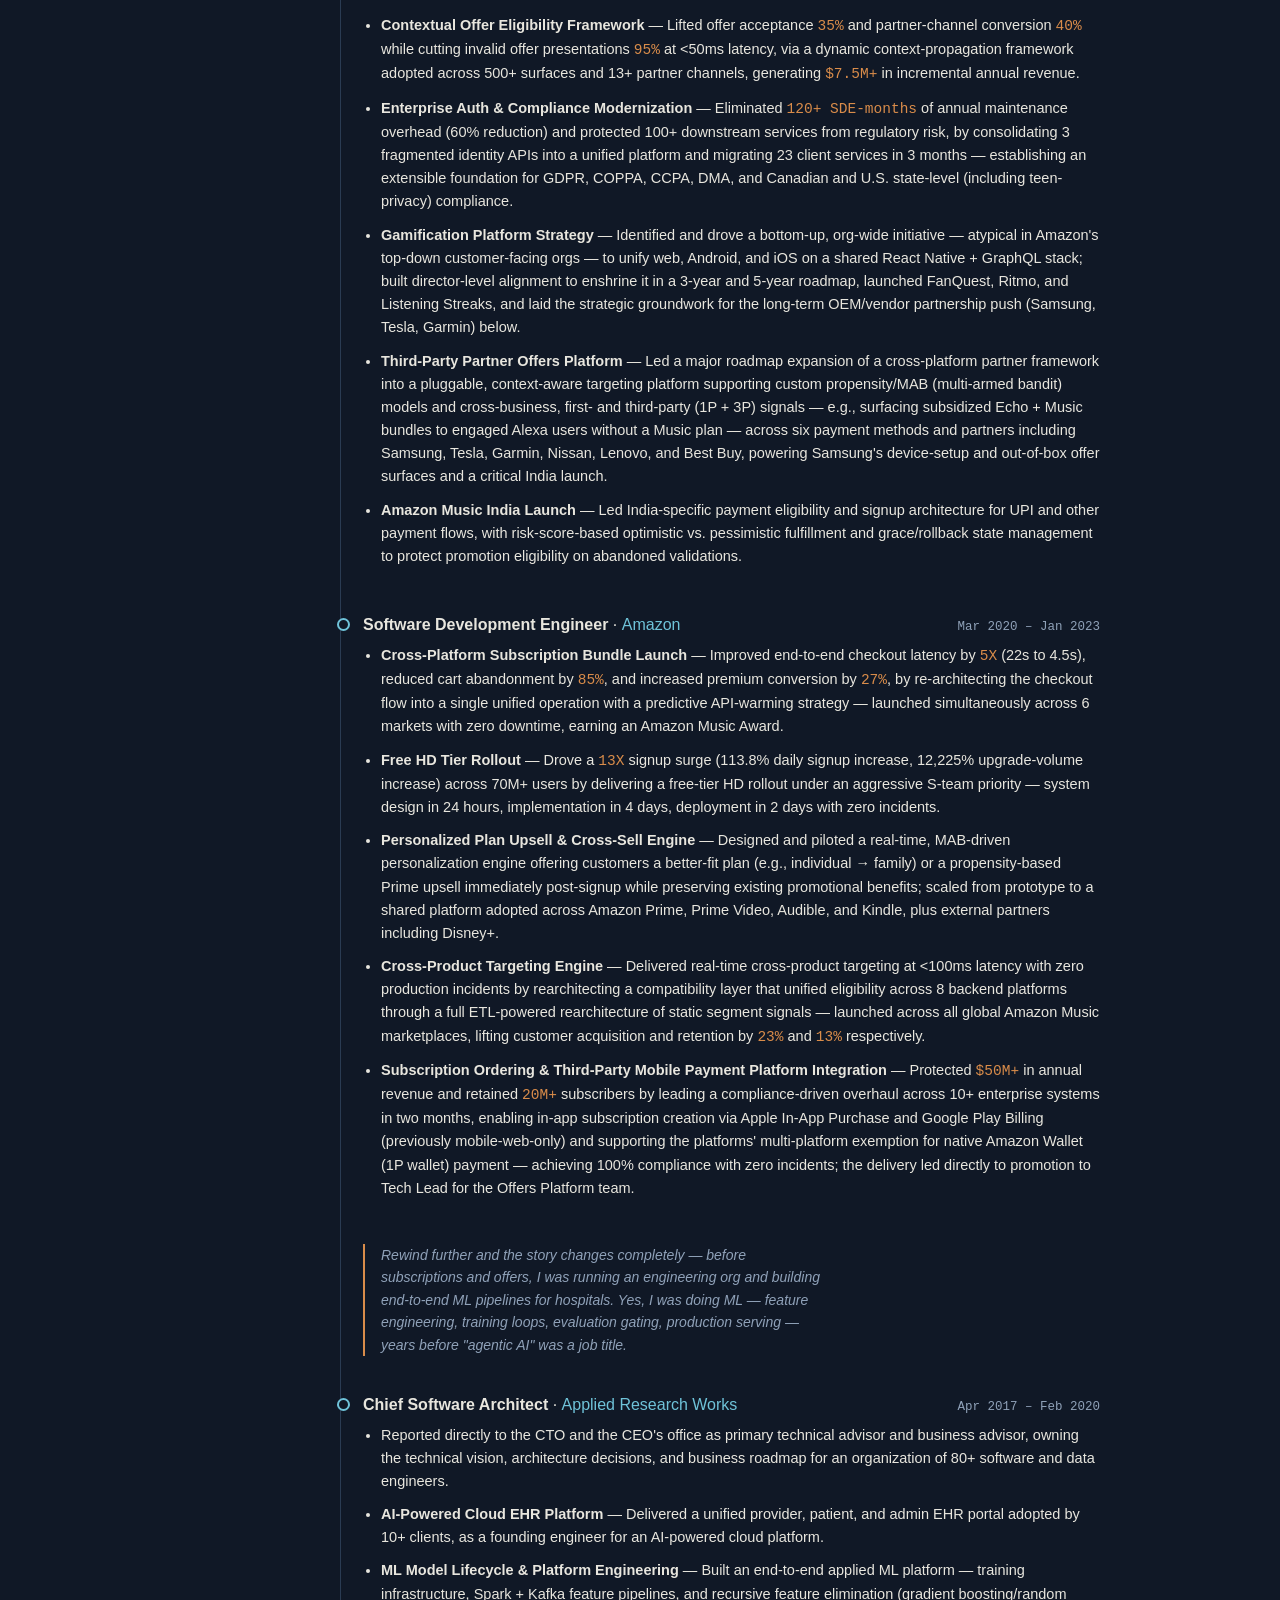
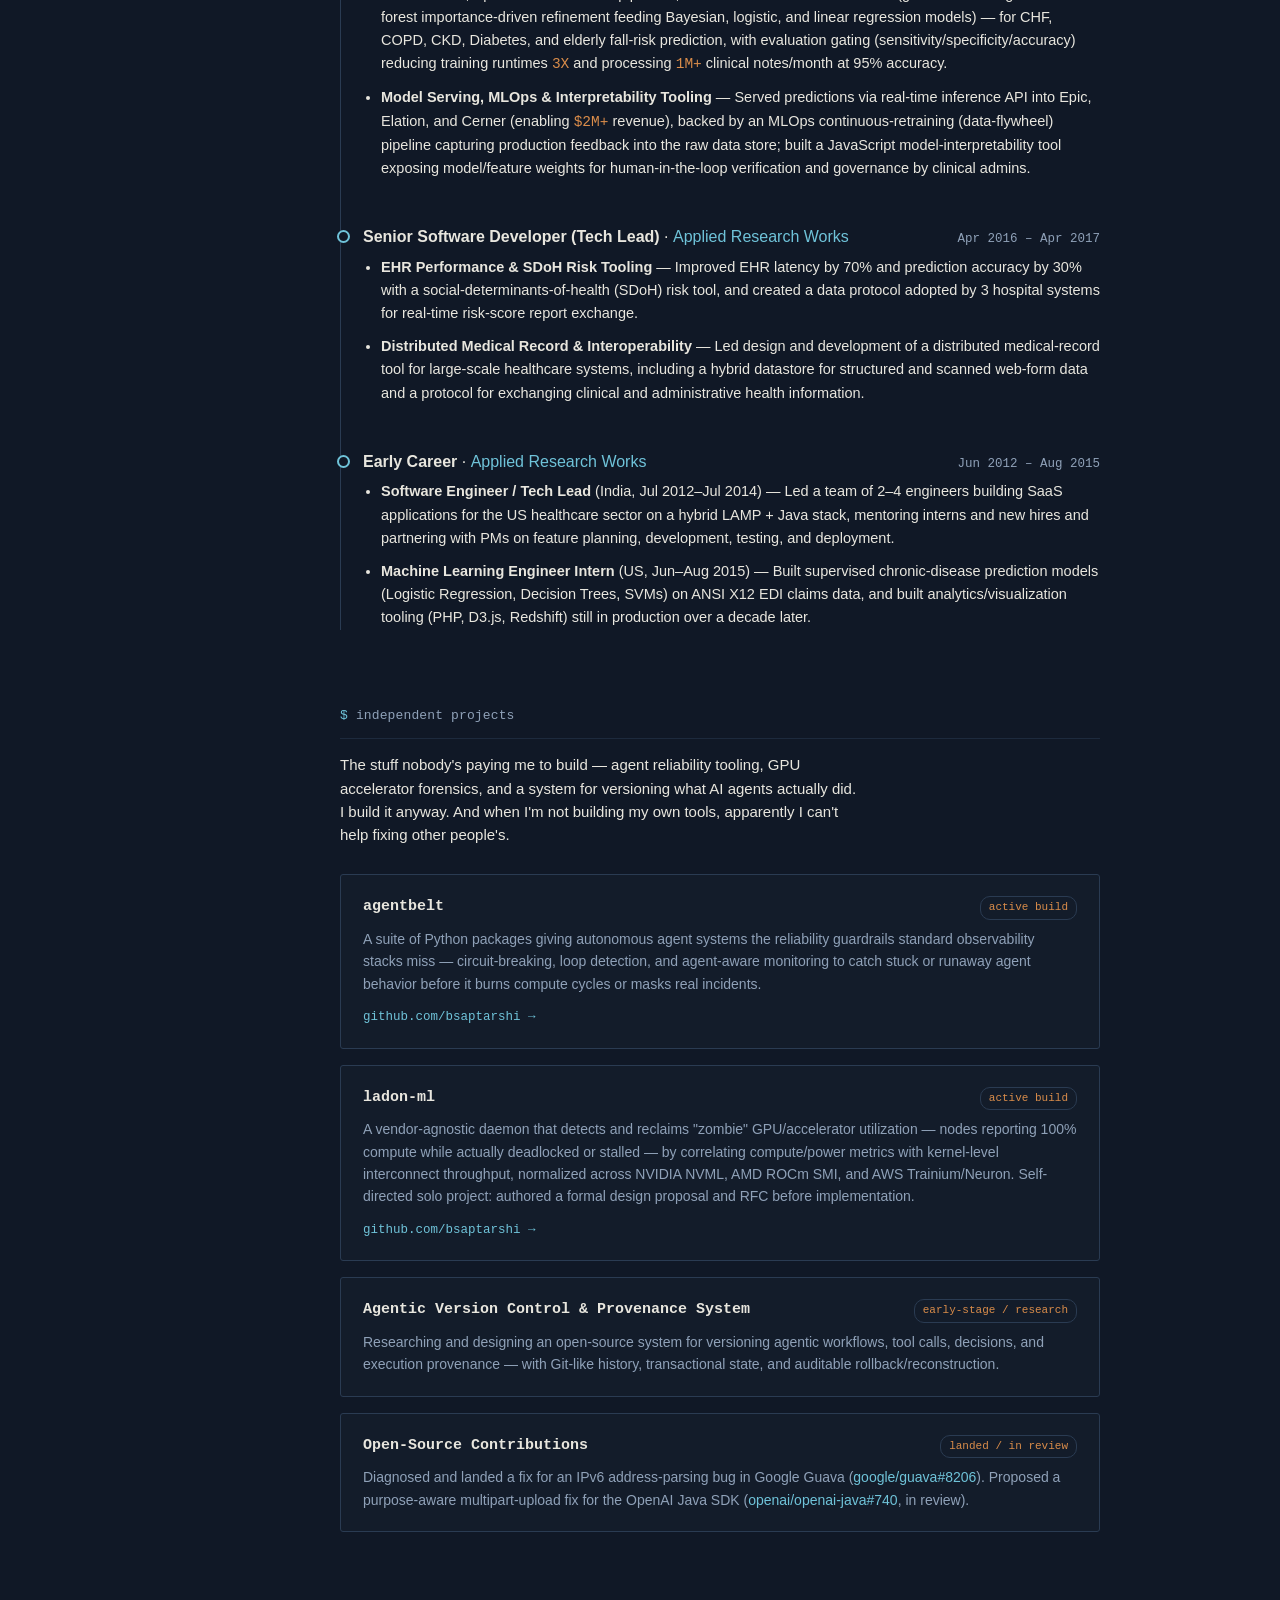
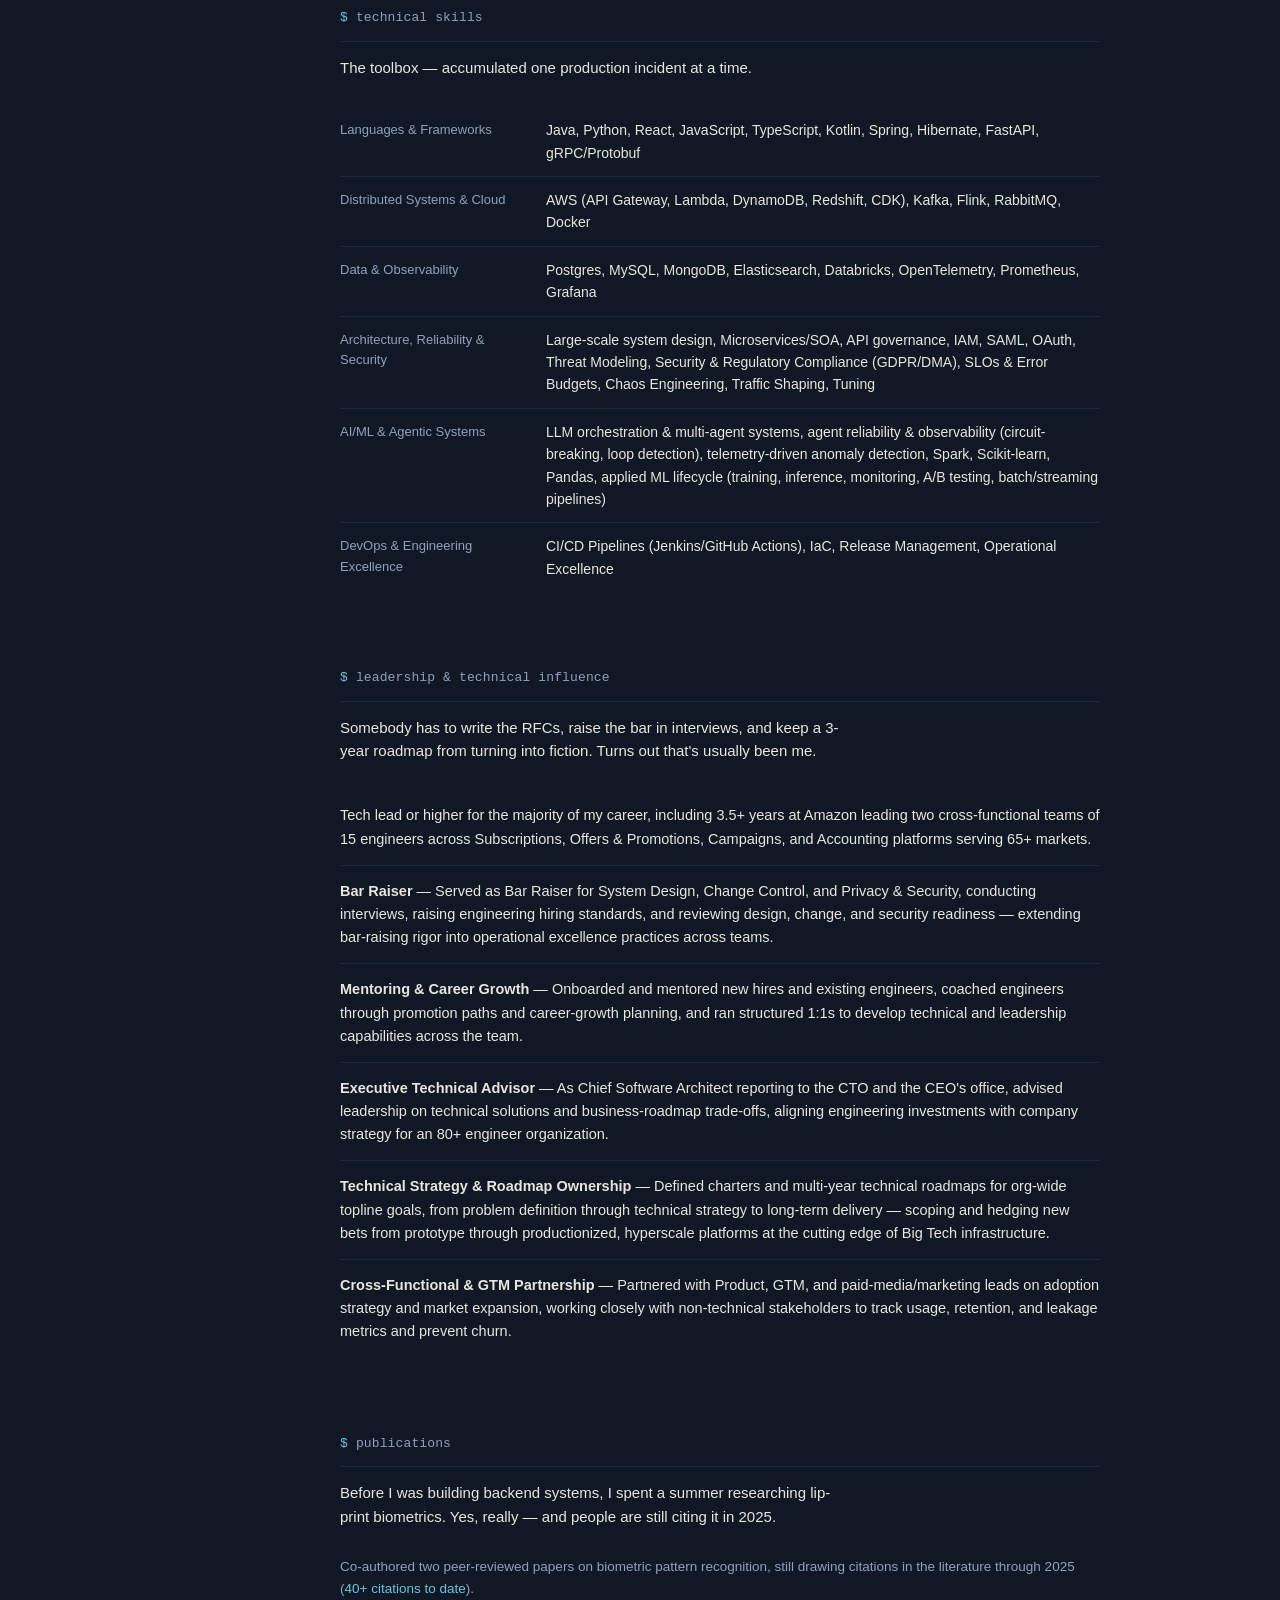
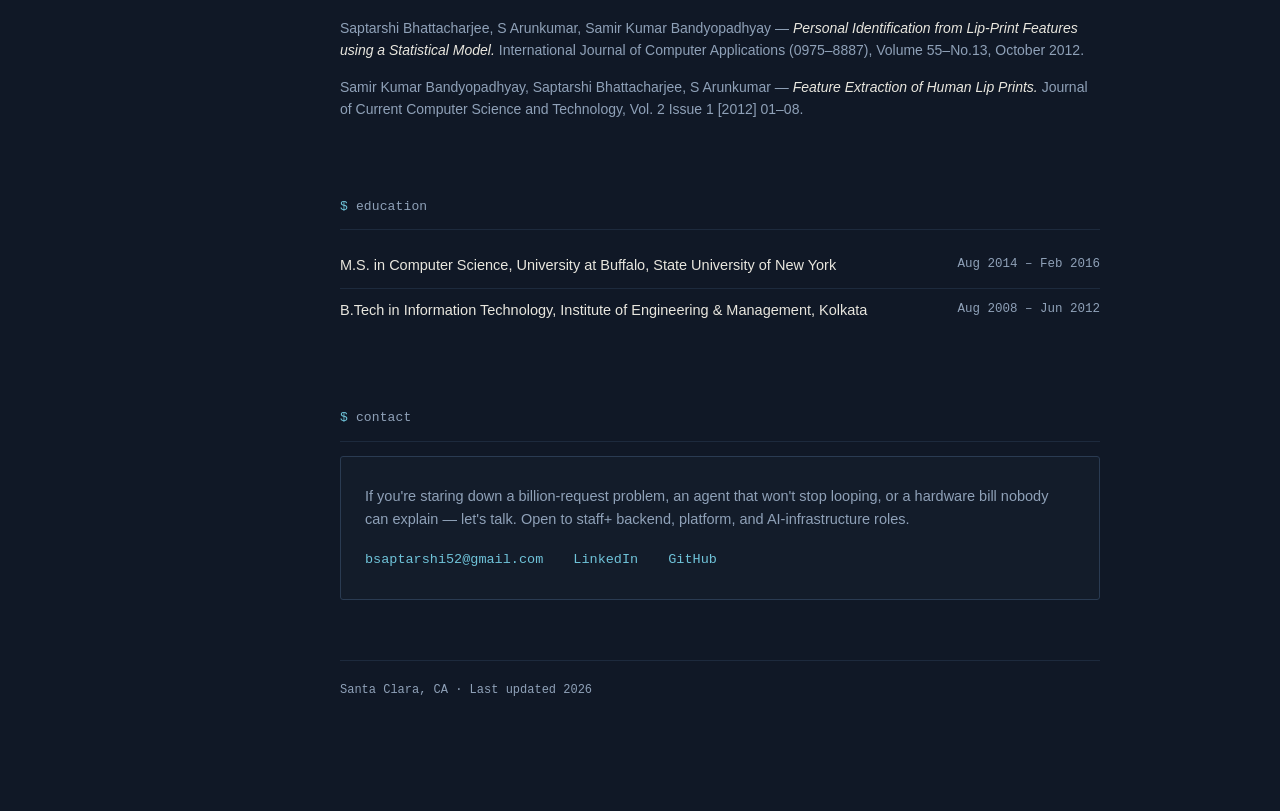
==== commit 069b1f4e: "description update" ====
--- a/index.html
+++ b/index.html
@@ -122,7 +122,7 @@
 
           <div class="role">
             <div class="role-head">
-              <div><span class="role-title">Senior Software Engineer (Tech Lead)</span> · <span class="role-org">Meta</span></div>
+              <div><span class="role-title">Senior Software Engineer</span> · <span class="role-org">Meta</span></div>
               <div class="role-dates">Jun 2026 – Present</div>
             </div>
             <p class="role-sub">Data Foundations Platform, Monetization &amp; Ads</p>
